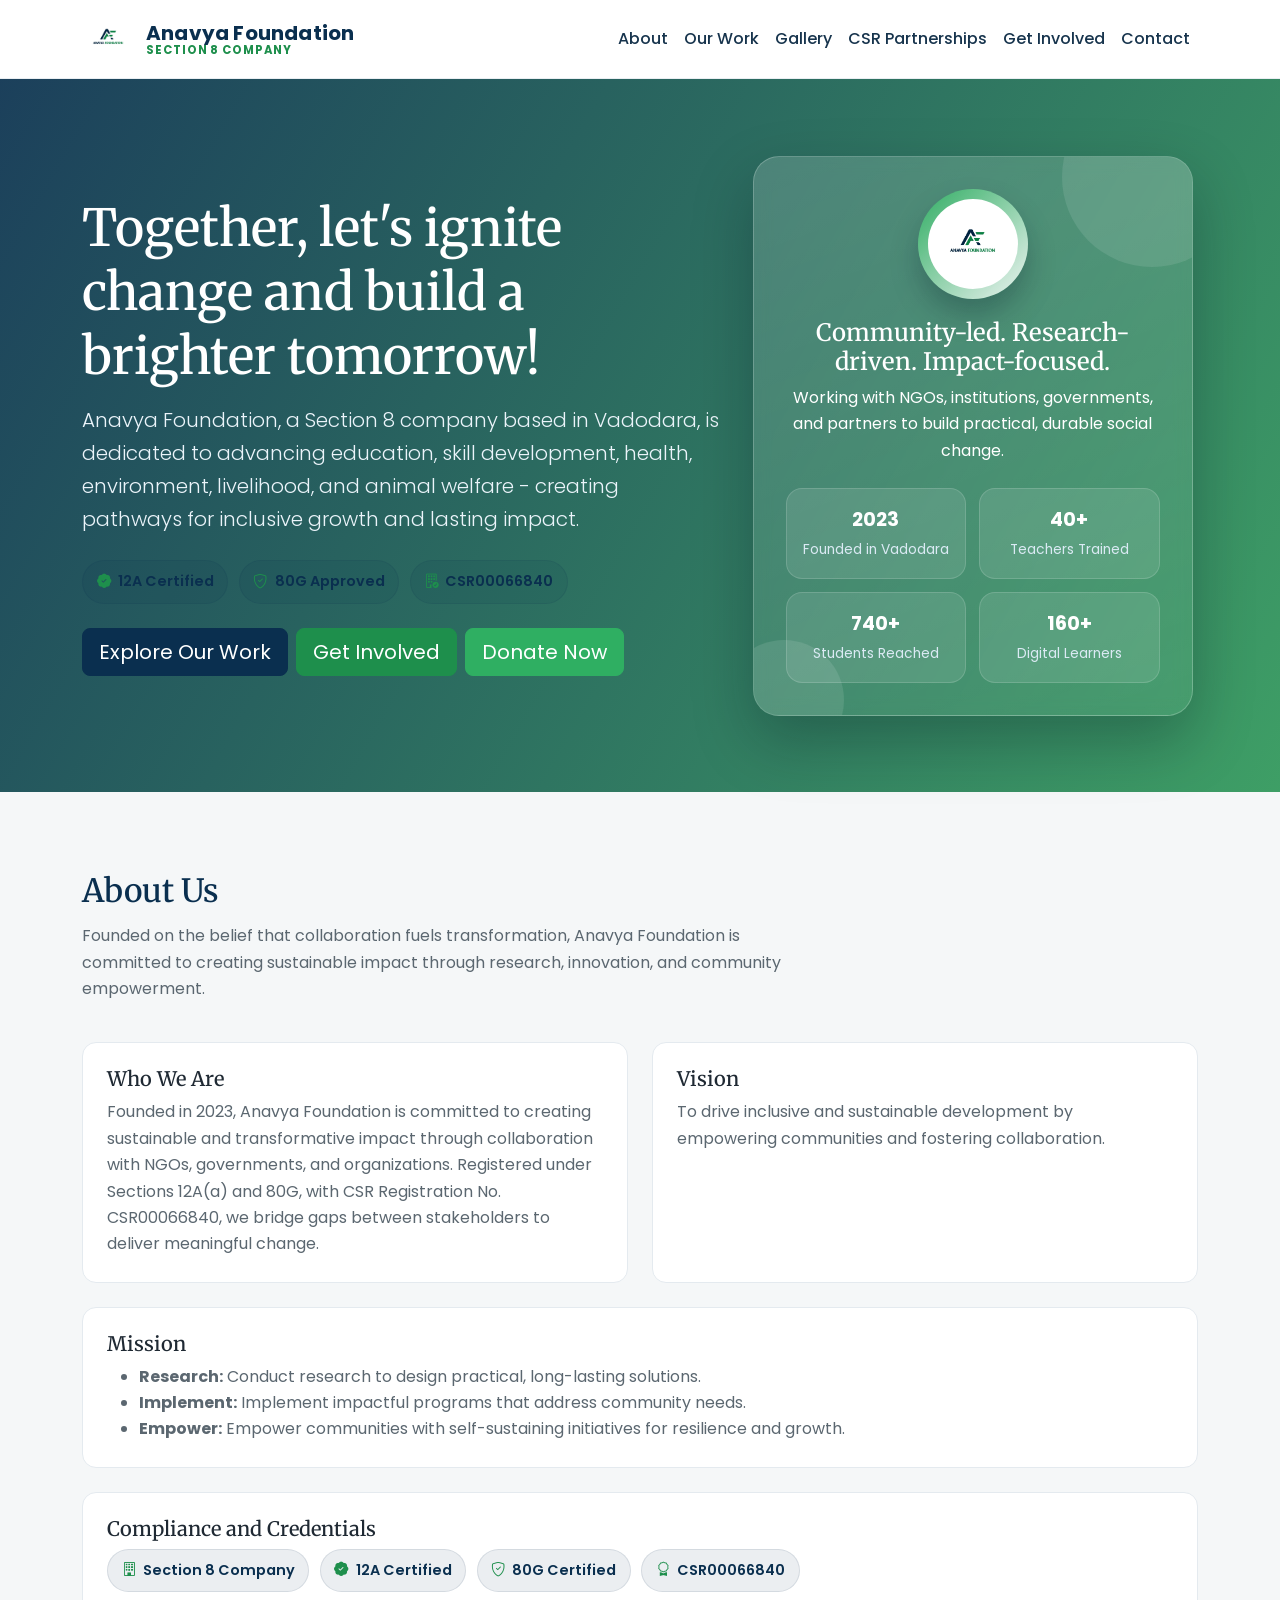
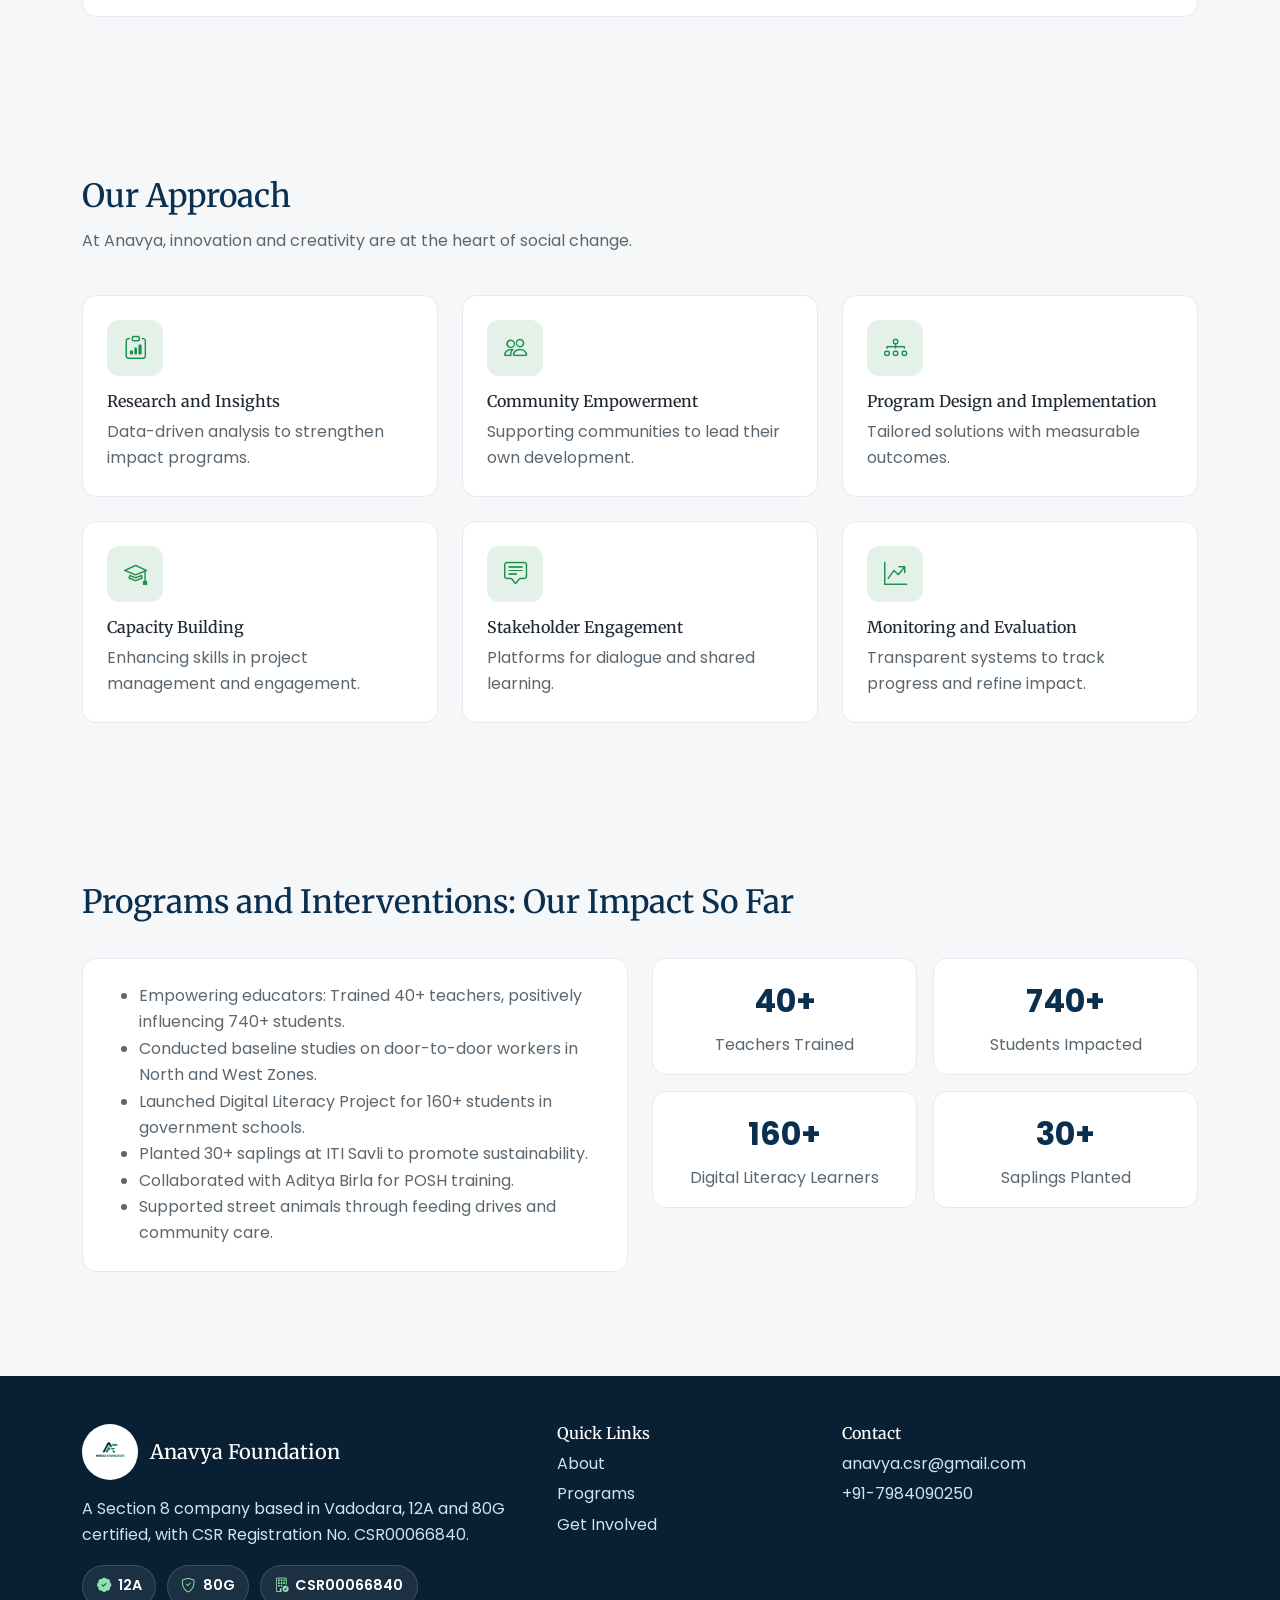
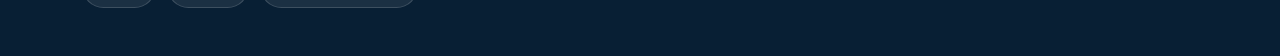
==== index.html @ 931f5a5d "first commit" ====
﻿<!doctype html>
<html lang="en">
<head>
  <meta charset="utf-8">
  <meta name="viewport" content="width=device-width, initial-scale=1">
  <title>Anavya Foundation | Home</title>
  <meta name="description" content="Anavya Foundation, a Section 8 company based in Vadodara, advances inclusive development through education, health, livelihood, environment, and animal welfare.">
  <link rel="preconnect" href="https://fonts.googleapis.com">
  <link rel="preconnect" href="https://fonts.gstatic.com" crossorigin>
  <link href="https://fonts.googleapis.com/css2?family=Merriweather:wght@700&family=Poppins:wght@300;400;500;600;700&display=swap" rel="stylesheet">
  <link href="https://cdn.jsdelivr.net/npm/bootstrap@5.3.3/dist/css/bootstrap.min.css" rel="stylesheet">
  <link href="https://cdn.jsdelivr.net/npm/bootstrap-icons@1.11.3/font/bootstrap-icons.min.css" rel="stylesheet">
  <link href="assets/css/styles.css" rel="stylesheet">
</head>
<body>
  <header>
    <nav class="navbar navbar-expand-lg fixed-top" aria-label="Main navigation">
      <div class="container">
        <a class="navbar-brand" href="index.html#home">
          <img src="assets/images/logo.jpeg" alt="Anavya Foundation logo" class="brand-logo">
          <span class="brand-text">Anavya Foundation<span class="brand-subtitle">Section 8 Company</span></span>
        </a>
        <button class="navbar-toggler" type="button" data-bs-toggle="collapse" data-bs-target="#mainNav" aria-controls="mainNav" aria-expanded="false" aria-label="Toggle navigation">
          <span class="navbar-toggler-icon"></span>
        </button>
        <div class="collapse navbar-collapse" id="mainNav">
          <ul class="navbar-nav ms-auto mb-2 mb-lg-0">
            <li class="nav-item"><a class="nav-link" href="index.html#about">About</a></li>
            <li class="nav-item"><a class="nav-link" href="our-work.html#our-work">Our Work</a></li>
            <li class="nav-item"><a class="nav-link" href="our-work.html#gallery">Gallery</a></li>
            <li class="nav-item"><a class="nav-link" href="our-work.html#csr">CSR Partnerships</a></li>
            <li class="nav-item"><a class="nav-link" href="get-involved.html#get-involved">Get Involved</a></li>
            <li class="nav-item"><a class="nav-link" href="contact.html#contact">Contact</a></li>
          </ul>
        </div>
      </div>
    </nav>
  </header>

  <main>
    <section id="home" class="hero">
      <div class="container">
        <div class="row align-items-center g-4">
          <div class="col-lg-7">
            <div class="hero-copy">
            <h1>Together, let's ignite change and build a brighter tomorrow!</h1>
            <p class="lead mt-3 mb-4">Anavya Foundation, a Section 8 company based in Vadodara, is dedicated to advancing education, skill development, health, environment, livelihood, and animal welfare - creating pathways for inclusive growth and lasting impact.</p>
            <div class="trust-badges mb-4">
              <span class="trust-badge"><i class="bi bi-patch-check-fill"></i>12A Certified</span>
              <span class="trust-badge"><i class="bi bi-shield-check"></i>80G Approved</span>
              <span class="trust-badge"><i class="bi bi-building-check"></i>CSR00066840</span>
            </div>
            <div class="d-flex flex-wrap gap-2">
              <a class="btn btn-primary-custom btn-lg" href="our-work.html#programs">Explore Our Work</a>
              <a class="btn btn-secondary-custom btn-lg" href="get-involved.html#get-involved">Get Involved</a>
              <a class="btn btn-accent-custom btn-lg" href="contact.html#donation-contact">Donate Now</a>
            </div>
          </div>
          </div>
          <div class="col-lg-5">
            <div class="hero-visual-wrap">
              <div class="hero-visual-card text-center">
                <div class="hero-logo-ring">
                  <img src="assets/images/logo.jpeg" alt="Anavya Foundation emblem">
                </div>
                <h3 class="h4">Community-led. Research-driven. Impact-focused.</h3>
                <p class="mb-0">Working with NGOs, institutions, governments, and partners to build practical, durable social change.</p>
                <div class="hero-mini-grid">
                  <div class="hero-mini-card">
                    <strong>2023</strong>
                    <span>Founded in Vadodara</span>
                  </div>
                  <div class="hero-mini-card">
                    <strong>40+</strong>
                    <span>Teachers Trained</span>
                  </div>
                  <div class="hero-mini-card">
                    <strong>740+</strong>
                    <span>Students Reached</span>
                  </div>
                  <div class="hero-mini-card">
                    <strong>160+</strong>
                    <span>Digital Learners</span>
                  </div>
                </div>
              </div>
            </div>
          </div>
        </div>
      </div>
    </section>

    <section id="about" class="section-padding bg-soft">
      <div class="container">
        <h2 class="section-title">About Us</h2>
        <p class="section-subtitle">Founded on the belief that collaboration fuels transformation, Anavya Foundation is committed to creating sustainable impact through research, innovation, and community empowerment.</p>
        <div class="row g-4 mt-2">
          <div class="col-lg-6">
            <article class="info-card p-4 h-100">
              <h3 class="h5">Who We Are</h3>
              <p class="mb-0 text-muted-custom">Founded in 2023, Anavya Foundation is committed to creating sustainable and transformative impact through collaboration with NGOs, governments, and organizations. Registered under Sections 12A(a) and 80G, with CSR Registration No. CSR00066840, we bridge gaps between stakeholders to deliver meaningful change.</p>
            </article>
          </div>
          <div class="col-lg-6">
            <article class="info-card p-4 h-100">
              <h3 class="h5">Vision</h3>
              <p class="mb-0 text-muted-custom">To drive inclusive and sustainable development by empowering communities and fostering collaboration.</p>
            </article>
          </div>
        </div>
        <div class="info-card p-4 mt-4">
          <h3 class="h5">Mission</h3>
          <ul class="mb-0 text-muted-custom">
            <li><strong>Research:</strong> Conduct research to design practical, long-lasting solutions.</li>
            <li><strong>Implement:</strong> Implement impactful programs that address community needs.</li>
            <li><strong>Empower:</strong> Empower communities with self-sustaining initiatives for resilience and growth.</li>
          </ul>
        </div>
        <div class="info-card p-4 mt-4">
          <h3 class="h5">Compliance and Credentials</h3>
          <div class="trust-badges">
            <span class="trust-badge"><i class="bi bi-building"></i>Section 8 Company</span>
            <span class="trust-badge"><i class="bi bi-patch-check-fill"></i>12A Certified</span>
            <span class="trust-badge"><i class="bi bi-shield-check"></i>80G Certified</span>
            <span class="trust-badge"><i class="bi bi-award"></i>CSR00066840</span>
          </div>
        </div>
      </div>
    </section>

    <section id="approach" class="section-padding">
      <div class="container">
        <h2 class="section-title">Our Approach</h2>
        <p class="section-subtitle">At Anavya, innovation and creativity are at the heart of social change.</p>
        <div class="row g-4 mt-2">
          <div class="col-md-6 col-lg-4">
            <article class="feature-card p-4 h-100">
              <span class="icon-wrap mb-3"><i class="bi bi-clipboard-data"></i></span>
              <h3 class="h6">Research and Insights</h3>
              <p class="mb-0 text-muted-custom">Data-driven analysis to strengthen impact programs.</p>
            </article>
          </div>
          <div class="col-md-6 col-lg-4">
            <article class="feature-card p-4 h-100">
              <span class="icon-wrap mb-3"><i class="bi bi-people"></i></span>
              <h3 class="h6">Community Empowerment</h3>
              <p class="mb-0 text-muted-custom">Supporting communities to lead their own development.</p>
            </article>
          </div>
          <div class="col-md-6 col-lg-4">
            <article class="feature-card p-4 h-100">
              <span class="icon-wrap mb-3"><i class="bi bi-diagram-3"></i></span>
              <h3 class="h6">Program Design and Implementation</h3>
              <p class="mb-0 text-muted-custom">Tailored solutions with measurable outcomes.</p>
            </article>
          </div>
          <div class="col-md-6 col-lg-4">
            <article class="feature-card p-4 h-100">
              <span class="icon-wrap mb-3"><i class="bi bi-mortarboard"></i></span>
              <h3 class="h6">Capacity Building</h3>
              <p class="mb-0 text-muted-custom">Enhancing skills in project management and engagement.</p>
            </article>
          </div>
          <div class="col-md-6 col-lg-4">
            <article class="feature-card p-4 h-100">
              <span class="icon-wrap mb-3"><i class="bi bi-chat-square-text"></i></span>
              <h3 class="h6">Stakeholder Engagement</h3>
              <p class="mb-0 text-muted-custom">Platforms for dialogue and shared learning.</p>
            </article>
          </div>
          <div class="col-md-6 col-lg-4">
            <article class="feature-card p-4 h-100">
              <span class="icon-wrap mb-3"><i class="bi bi-graph-up-arrow"></i></span>
              <h3 class="h6">Monitoring and Evaluation</h3>
              <p class="mb-0 text-muted-custom">Transparent systems to track progress and refine impact.</p>
            </article>
          </div>
        </div>
      </div>
    </section>

    <section id="impact" class="section-padding bg-soft">
      <div class="container">
        <h2 class="section-title">Programs and Interventions: Our Impact So Far</h2>
        <div class="row g-4 mt-1">
          <div class="col-lg-6">
            <div class="info-card p-4 h-100">
              <ul class="mb-0 text-muted-custom">
                <li>Empowering educators: Trained 40+ teachers, positively influencing 740+ students.</li>
                <li>Conducted baseline studies on door-to-door workers in North and West Zones.</li>
                <li>Launched Digital Literacy Project for 160+ students in government schools.</li>
                <li>Planted 30+ saplings at ITI Savli to promote sustainability.</li>
                <li>Collaborated with Aditya Birla for POSH training.</li>
                <li>Supported street animals through feeding drives and community care.</li>
              </ul>
            </div>
          </div>
          <div class="col-lg-6">
            <div class="row g-3">
              <div class="col-6">
                <div class="stat-card p-3 text-center">
                  <p class="stat-value mb-1">40+</p>
                  <p class="mb-0 text-muted-custom">Teachers Trained</p>
                </div>
              </div>
              <div class="col-6">
                <div class="stat-card p-3 text-center">
                  <p class="stat-value mb-1">740+</p>
                  <p class="mb-0 text-muted-custom">Students Impacted</p>
                </div>
              </div>
              <div class="col-6">
                <div class="stat-card p-3 text-center">
                  <p class="stat-value mb-1">160+</p>
                  <p class="mb-0 text-muted-custom">Digital Literacy Learners</p>
                </div>
              </div>
              <div class="col-6">
                <div class="stat-card p-3 text-center">
                  <p class="stat-value mb-1">30+</p>
                  <p class="mb-0 text-muted-custom">Saplings Planted</p>
                </div>
              </div>
            </div>
          </div>
        </div>
      </div>
    </section>
  </main>

  <footer class="py-5 mt-4">
    <div class="container">
      <div class="row g-4">
        <div class="col-lg-5">
          <div class="footer-brand mb-3">
            <img src="assets/images/logo.jpeg" alt="Anavya Foundation logo">
            <h2 class="h5 text-white mb-0">Anavya Foundation</h2>
          </div>
          <p class="mb-0">A Section 8 company based in Vadodara, 12A and 80G certified, with CSR Registration No. CSR00066840.</p>
          <div class="trust-badges footer-badges mt-3">
            <span class="trust-badge"><i class="bi bi-patch-check-fill"></i>12A</span>
            <span class="trust-badge"><i class="bi bi-shield-check"></i>80G</span>
            <span class="trust-badge"><i class="bi bi-building-check"></i>CSR00066840</span>
          </div>
        </div>
        <div class="col-lg-3">
          <h3 class="h6 text-white">Quick Links</h3>
          <p class="mb-1"><a href="index.html#about">About</a></p>
          <p class="mb-1"><a href="our-work.html#programs">Programs</a></p>
          <p class="mb-1"><a href="get-involved.html#get-involved">Get Involved</a></p>
        </div>
        <div class="col-lg-4">
          <h3 class="h6 text-white">Contact</h3>
          <p class="mb-1"><a href="mailto:anavya.csr@gmail.com">anavya.csr@gmail.com</a></p>
          <p class="mb-0"><a href="tel:+917984090250">+91-7984090250</a></p>
        </div>
      </div>
    </div>
  </footer>

  <script src="https://cdn.jsdelivr.net/npm/bootstrap@5.3.3/dist/js/bootstrap.bundle.min.js"></script>
</body>
</html>
---- assets/css/styles.css ----
﻿:root {
  --primary: #0A2F4F;
  --secondary: #1E8F4C;
  --accent: #2FAF62;
  --bg: #F5F7F8;
  --text: #1f2933;
  --muted: #5b6770;
}

html {
  scroll-behavior: smooth;
}

body {
  font-family: 'Poppins', sans-serif;
  color: var(--text);
  background-color: var(--bg);
  line-height: 1.65;
}

h1,
h2,
h3,
h4,
h5,
h6 {
  font-family: 'Merriweather', serif;
  color: var(--primary);
}

section[id] {
  scroll-margin-top: 92px;
}

.bg-soft {
  background-color: var(--bg);
}

.text-muted-custom {
  color: var(--muted);
}

.navbar {
  background: #ffffff;
  border-bottom: 1px solid #e9eef2;
}

.navbar-brand {
  color: var(--primary) !important;
  font-weight: 700;
  letter-spacing: 0.2px;
  display: inline-flex;
  align-items: center;
  gap: 0.75rem;
}

.brand-logo {
  width: 52px;
  height: 52px;
  object-fit: contain;
}

.brand-text {
  line-height: 1.1;
}

.brand-subtitle {
  display: block;
  font-size: 0.72rem;
  letter-spacing: 0.08em;
  text-transform: uppercase;
  color: var(--secondary);
}

.nav-link {
  color: #17344d;
  font-weight: 500;
}

.nav-link:hover,
.nav-link:focus,
.nav-link.active {
  color: var(--secondary) !important;
}

.hero {
  min-height: 88vh;
  display: flex;
  align-items: center;
  background:
    linear-gradient(120deg, rgba(10, 47, 79, 0.93), rgba(30, 143, 76, 0.85)),
    radial-gradient(circle at 10% 20%, rgba(255, 255, 255, 0.12), transparent 40%),
    radial-gradient(circle at 80% 80%, rgba(255, 255, 255, 0.09), transparent 45%);
  color: #ffffff;
  padding-top: 80px;
}

.hero h1 {
  color: #ffffff;
  font-size: clamp(1.9rem, 4.1vw, 3.2rem);
  line-height: 1.25;
}

.hero p {
  color: #ebf4fa;
}

.hero-copy {
  max-width: 720px;
}

.hero-visual-wrap {
  display: flex;
  justify-content: center;
}

.hero-visual-card {
  width: min(100%, 440px);
  padding: 2rem;
  border-radius: 26px;
  background: linear-gradient(160deg, rgba(255, 255, 255, 0.16), rgba(255, 255, 255, 0.06));
  border: 1px solid rgba(255, 255, 255, 0.22);
  box-shadow: 0 25px 60px rgba(2, 16, 28, 0.28);
  backdrop-filter: blur(8px);
  position: relative;
  overflow: hidden;
}

.hero-visual-card::before,
.hero-visual-card::after {
  content: "";
  position: absolute;
  border-radius: 50%;
  background: rgba(255, 255, 255, 0.1);
}

.hero-visual-card::before {
  width: 180px;
  height: 180px;
  top: -70px;
  right: -50px;
}

.hero-visual-card::after {
  width: 120px;
  height: 120px;
  bottom: -45px;
  left: -30px;
}

.hero-logo-ring {
  width: 110px;
  height: 110px;
  margin: 0 auto 1.25rem;
  border-radius: 50%;
  padding: 10px;
  background: linear-gradient(135deg, rgba(47, 175, 98, 0.95), rgba(255, 255, 255, 0.9));
  box-shadow: 0 16px 28px rgba(5, 21, 34, 0.25);
  position: relative;
  z-index: 1;
}

.hero-logo-ring img {
  width: 100%;
  height: 100%;
  object-fit: contain;
  border-radius: 50%;
  background: #fff;
  padding: 0.35rem;
}

.hero-visual-card h3,
.hero-visual-card p,
.hero-visual-card small {
  color: #fff;
  position: relative;
  z-index: 1;
}

.hero-mini-grid {
  display: grid;
  grid-template-columns: repeat(2, minmax(0, 1fr));
  gap: 0.85rem;
  margin-top: 1.5rem;
  position: relative;
  z-index: 1;
}

.hero-mini-card {
  padding: 0.95rem;
  border-radius: 16px;
  background: rgba(255, 255, 255, 0.1);
  border: 1px solid rgba(255, 255, 255, 0.15);
}

.hero-mini-card strong {
  display: block;
  font-size: 1.2rem;
  color: #fff;
}

.hero-mini-card span {
  font-size: 0.86rem;
  color: #dbeaf4;
}

.section-padding {
  padding: 5rem 0;
}

.section-title {
  margin-bottom: 0.8rem;
}

.section-subtitle {
  max-width: 700px;
  color: var(--muted);
}

.trust-badges {
  display: flex;
  flex-wrap: wrap;
  gap: 0.65rem;
}

.trust-badge {
  display: inline-flex;
  align-items: center;
  gap: 0.45rem;
  padding: 0.55rem 0.85rem;
  border-radius: 999px;
  background: rgba(10, 47, 79, 0.08);
  border: 1px solid rgba(10, 47, 79, 0.1);
  color: var(--primary);
  font-size: 0.9rem;
  font-weight: 600;
}

.trust-badge i {
  color: var(--secondary);
}

.trust-badges.footer-badges .trust-badge {
  background: rgba(255, 255, 255, 0.08);
  border-color: rgba(255, 255, 255, 0.15);
  color: #ffffff;
}

.trust-badges.footer-badges .trust-badge i {
  color: #8fe1ad;
}

.btn-primary-custom {
  background-color: var(--primary);
  border-color: var(--primary);
  color: #fff;
}

.btn-primary-custom:hover,
.btn-primary-custom:focus {
  background-color: #07253e;
  border-color: #07253e;
  color: #fff;
}

.btn-secondary-custom {
  background-color: var(--secondary);
  border-color: var(--secondary);
  color: #fff;
}

.btn-secondary-custom:hover,
.btn-secondary-custom:focus {
  background-color: #187541;
  border-color: #187541;
  color: #fff;
}

.btn-accent-custom {
  background-color: var(--accent);
  border-color: var(--accent);
  color: #fff;
}

.btn-accent-custom:hover,
.btn-accent-custom:focus {
  background-color: #259b56;
  border-color: #259b56;
  color: #fff;
}

.feature-card,
.stat-card,
.program-card,
.info-card,
.partnership-card,
.contact-card {
  border: 1px solid #e4eaef;
  border-radius: 14px;
  background-color: #ffffff;
  /* height: 100%; */
  transition: transform 0.28s ease, box-shadow 0.28s ease;
}

.feature-card:hover,
.stat-card:hover,
.program-card:hover,
.info-card:hover,
.partnership-card:hover,
.contact-card:hover {
  transform: translateY(-6px);
  box-shadow: 0 18px 30px rgba(16, 45, 66, 0.12);
}

.icon-wrap {
  width: 56px;
  height: 56px;
  display: inline-flex;
  align-items: center;
  justify-content: center;
  border-radius: 12px;
  background: rgba(30, 143, 76, 0.12);
  color: var(--secondary);
  font-size: 1.45rem;
}

.stat-value {
  font-size: 2rem;
  font-weight: 700;
  color: var(--primary);
}

.gallery-item {
  position: relative;
  overflow: hidden;
  border-radius: 12px;
}

.gallery-item img {
  width: 100%;
  aspect-ratio: 4 / 5;
  object-fit: cover;
  transition: transform 0.35s ease;
}

.gallery-overlay {
  position: absolute;
  inset: 0;
  background: linear-gradient(to top, rgba(10, 47, 79, 0.88), rgba(10, 47, 79, 0.1));
  color: #fff;
  display: flex;
  align-items: end;
  padding: 1rem;
  opacity: 0;
  transition: opacity 0.35s ease;
}

.gallery-caption strong {
  display: block;
  font-size: 1rem;
}

.gallery-caption small {
  display: block;
  margin-top: 0.2rem;
  color: rgba(255, 255, 255, 0.82);
  font-size: 0.78rem;
}

.gallery-item:hover img {
  transform: scale(1.08);
}

.gallery-item:hover .gallery-overlay {
  opacity: 1;
}

footer {
  background: #081f34;
  color: #d2e2ee;
}

footer a {
  color: #d2e2ee;
  text-decoration: none;
}

footer a:hover,
footer a:focus {
  color: #ffffff;
  text-decoration: underline;
}

.footer-brand {
  display: inline-flex;
  align-items: center;
  gap: 0.75rem;
}

.footer-brand img {
  width: 56px;
  height: 56px;
  object-fit: contain;
  background: #ffffff;
  border-radius: 50%;
  padding: 0.2rem;
}

.form-control:focus,
.form-select:focus,
.btn:focus {
  box-shadow: 0 0 0 0.2rem rgba(47, 175, 98, 0.3);
}

.contact-stack {
  display: flex;
  flex-direction: column;
  gap: 1.5rem;
}

.contact-details-list p:last-child {
  margin-bottom: 0;
}

.contact-form-wrap {
  border-bottom: 1px solid #e7edf2;
  padding-bottom: 1.5rem;
  margin-bottom: 1.5rem;
}

.scanner-card img {
  box-shadow: 0 16px 30px rgba(10, 47, 79, 0.12);
}

.donation-details-card {
  border-left: 4px solid var(--accent);
}

.placeholder-map {
  min-height: 300px;
  border-radius: 14px;
  background: linear-gradient(135deg, rgba(10, 47, 79, 0.9), rgba(30, 143, 76, 0.8));
  color: #fff;
  display: flex;
  align-items: center;
  justify-content: center;
  text-align: center;
  padding: 1.5rem;
}

@media (max-width: 991.98px) {
  .section-padding {
    padding: 4rem 0;
  }

  .hero {
    min-height: 76vh;
  }

  .hero-visual-wrap {
    justify-content: flex-start;
  }
}
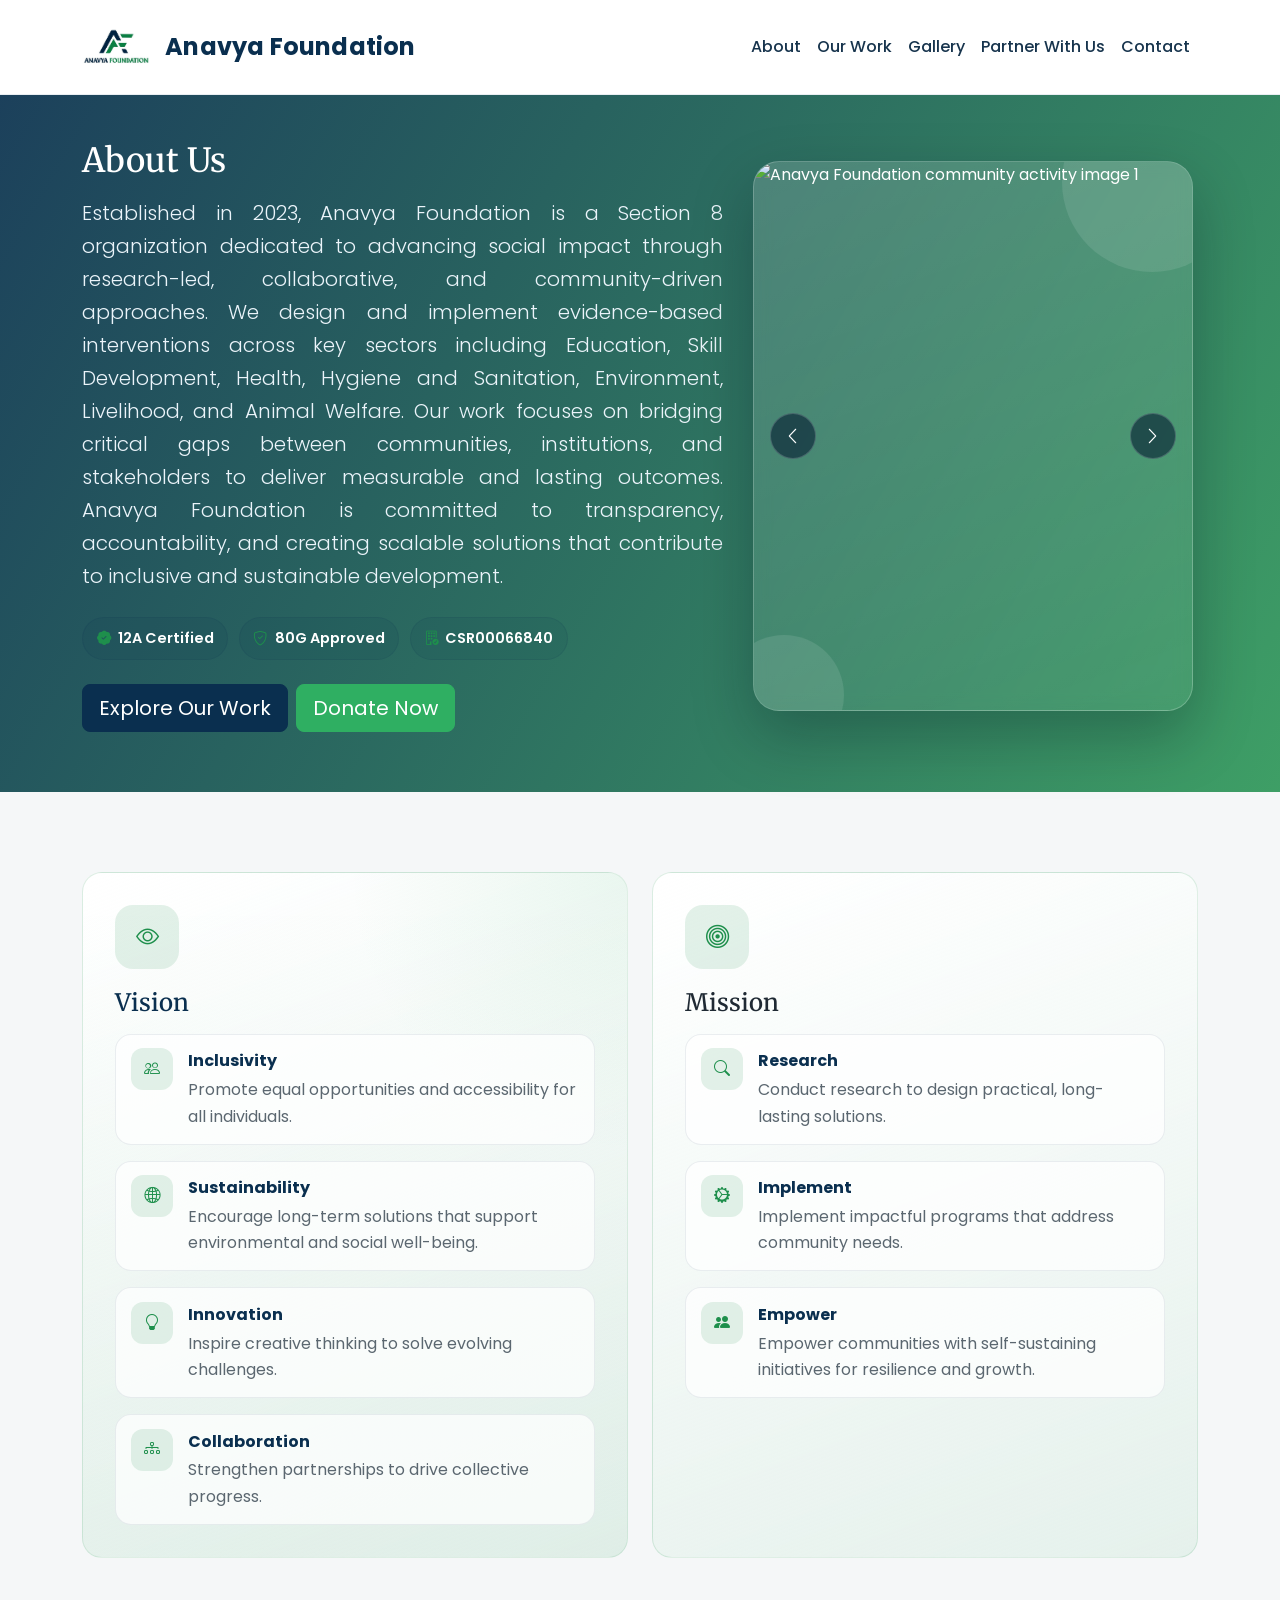
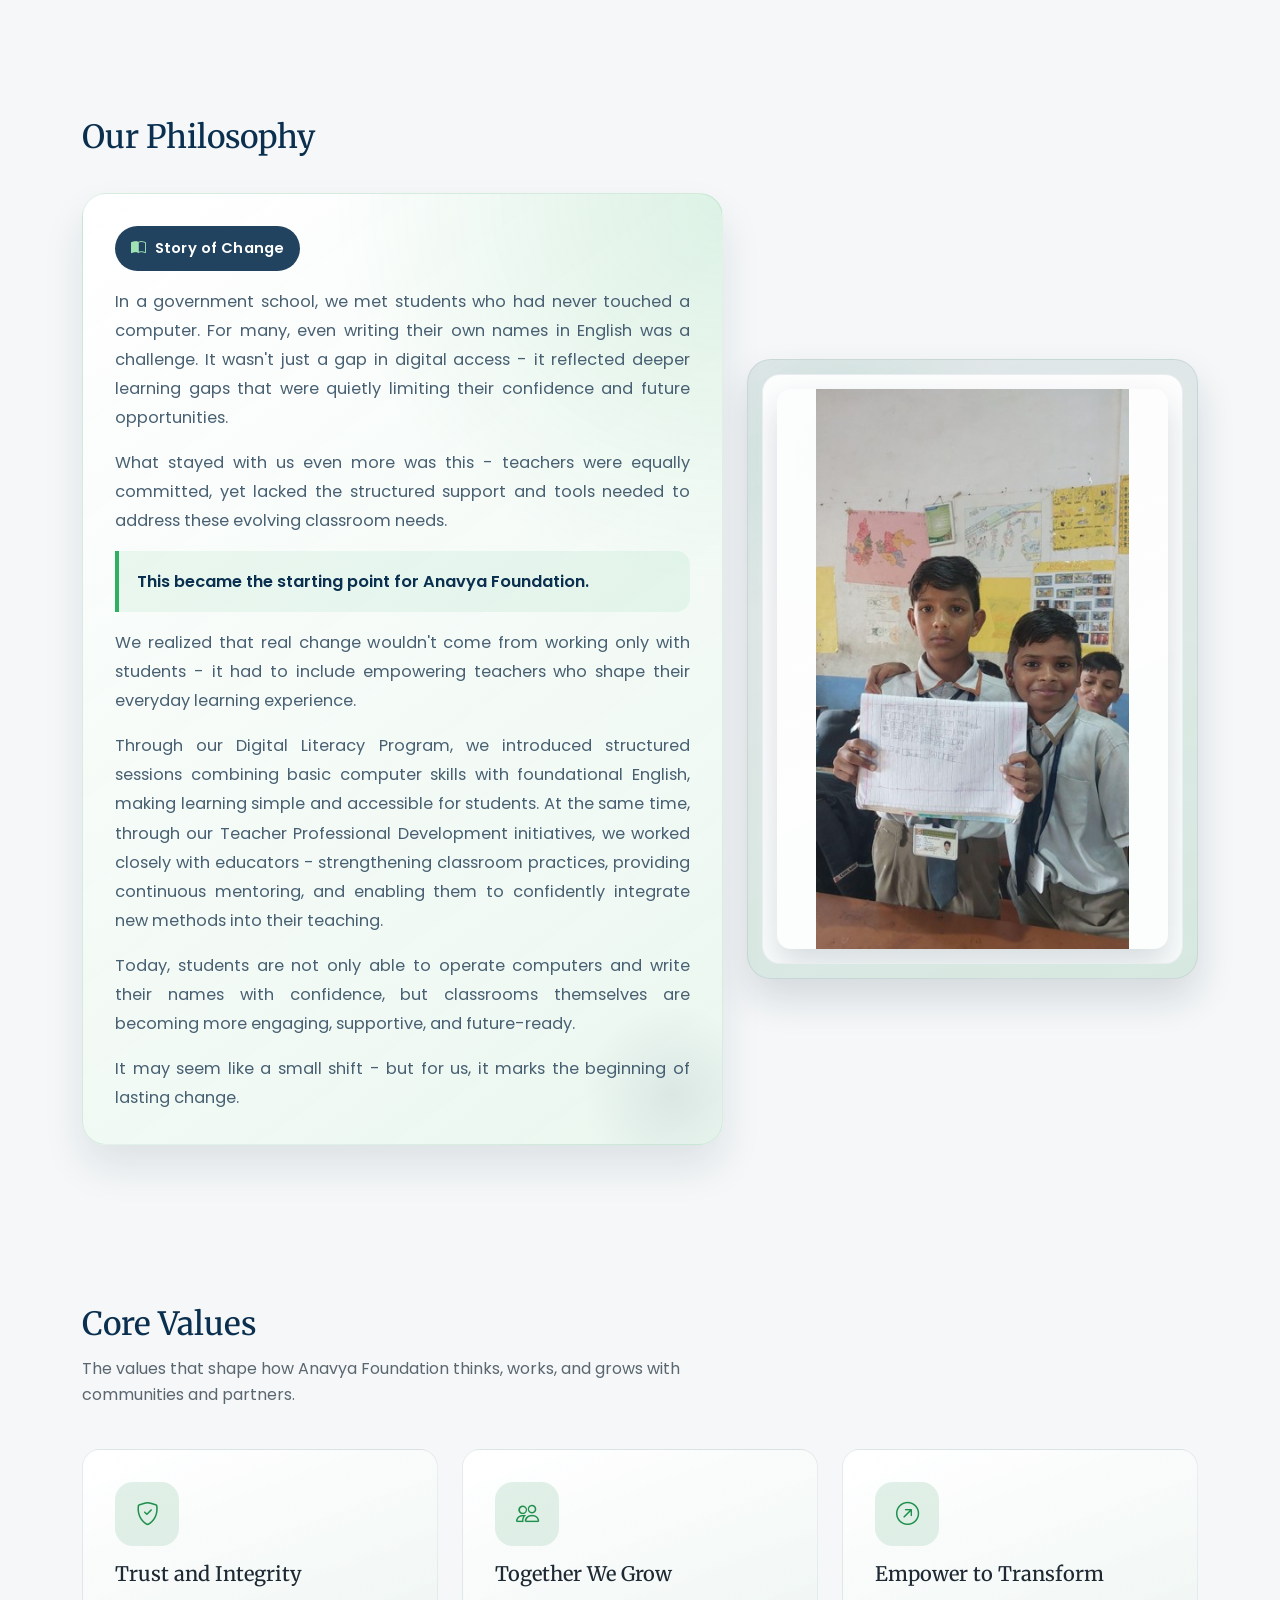
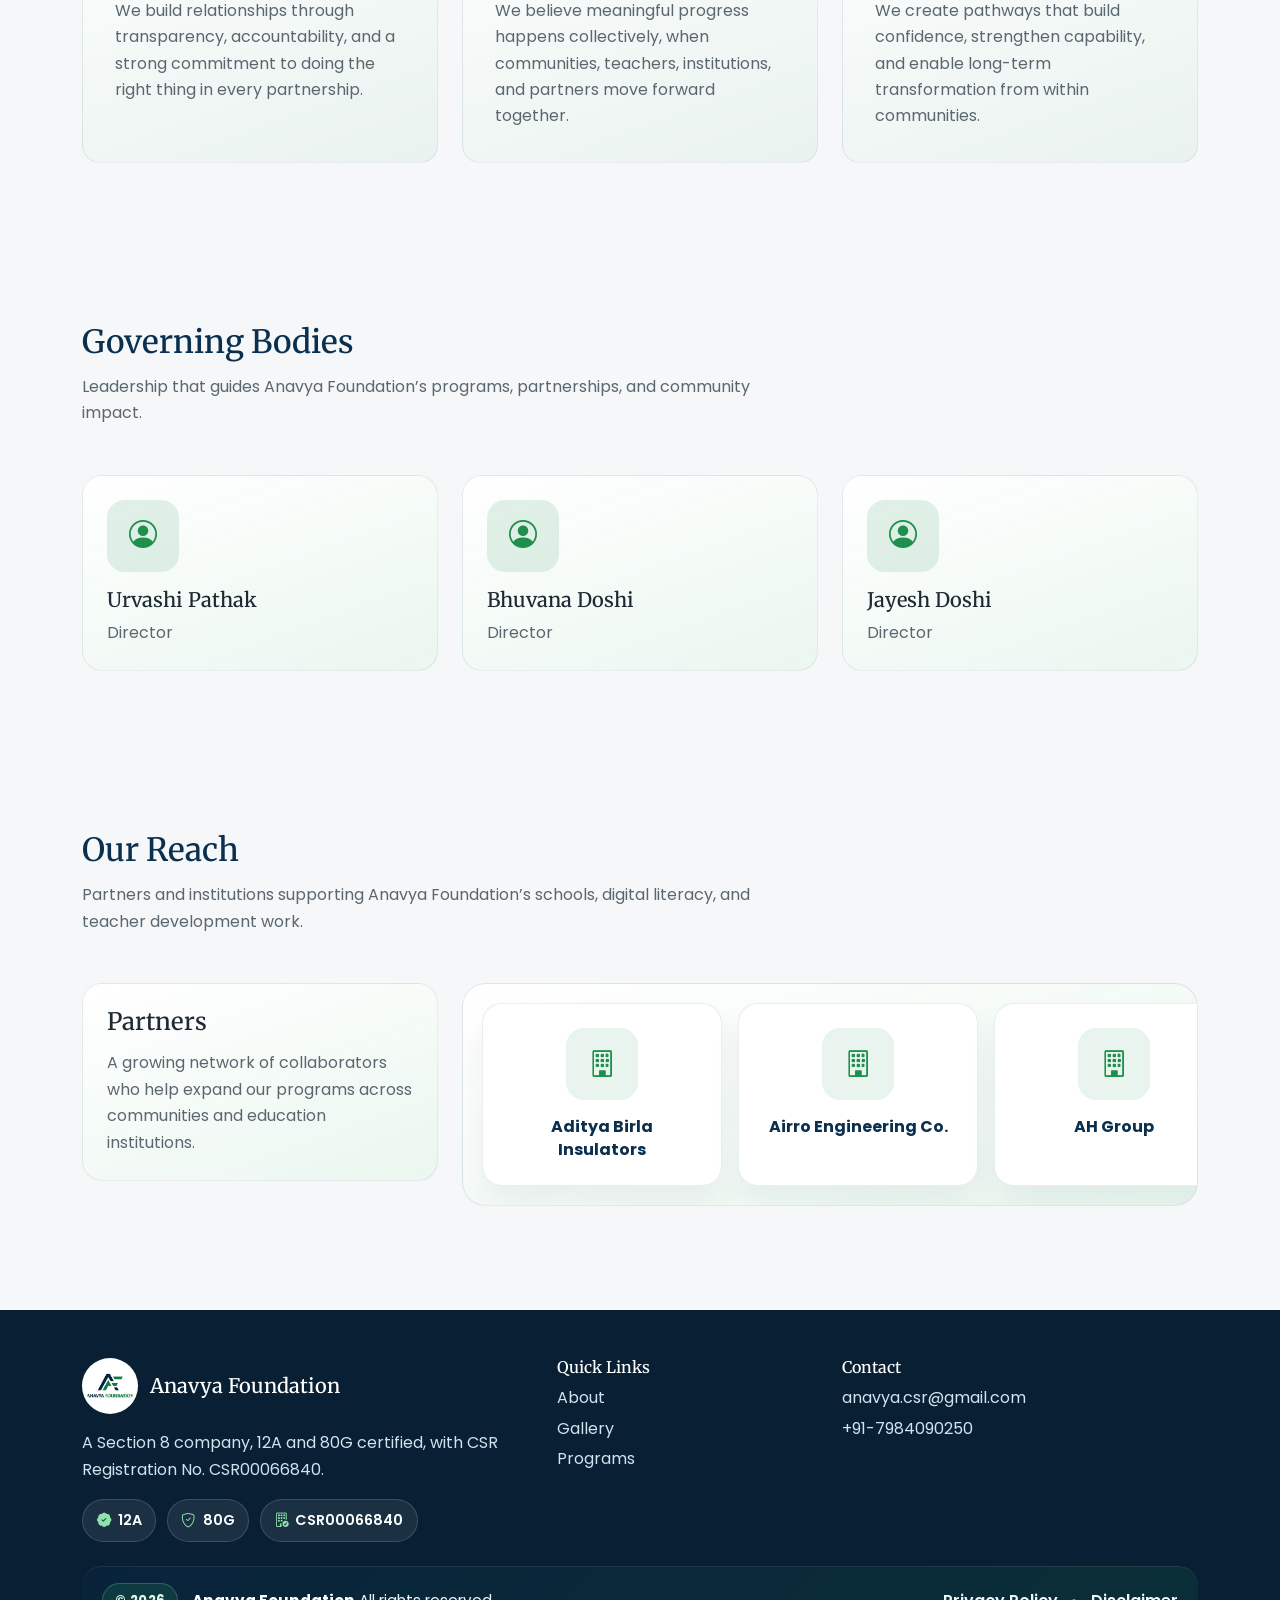
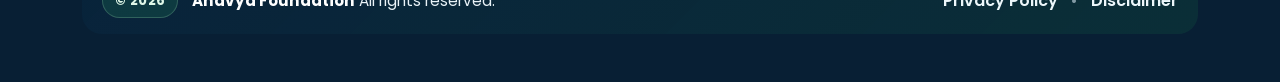
==== commit 87aa27c1: "2nd commit" ====
--- a/index.html
+++ b/index.html
@@ -4,7 +4,7 @@
   <meta charset="utf-8">
   <meta name="viewport" content="width=device-width, initial-scale=1">
   <title>Anavya Foundation | Home</title>
-  <meta name="description" content="Anavya Foundation, a Section 8 company based in Vadodara, advances inclusive development through education, health, livelihood, environment, and animal welfare.">
+  <meta name="description" content="Anavya Foundation, a Section 8 company, advances inclusive development through education, health, livelihood, environment, and animal welfare.">
   <link rel="preconnect" href="https://fonts.googleapis.com">
   <link rel="preconnect" href="https://fonts.gstatic.com" crossorigin>
   <link href="https://fonts.googleapis.com/css2?family=Merriweather:wght@700&family=Poppins:wght@300;400;500;600;700&display=swap" rel="stylesheet">
@@ -18,7 +18,7 @@
       <div class="container">
         <a class="navbar-brand" href="index.html#home">
           <img src="assets/images/logo.jpeg" alt="Anavya Foundation logo" class="brand-logo">
-          <span class="brand-text">Anavya Foundation<span class="brand-subtitle">Section 8 Company</span></span>
+          <span class="brand-text">Anavya Foundation</span>
         </a>
         <button class="navbar-toggler" type="button" data-bs-toggle="collapse" data-bs-target="#mainNav" aria-controls="mainNav" aria-expanded="false" aria-label="Toggle navigation">
           <span class="navbar-toggler-icon"></span>
@@ -27,9 +27,8 @@
           <ul class="navbar-nav ms-auto mb-2 mb-lg-0">
             <li class="nav-item"><a class="nav-link" href="index.html#about">About</a></li>
             <li class="nav-item"><a class="nav-link" href="our-work.html#our-work">Our Work</a></li>
-            <li class="nav-item"><a class="nav-link" href="our-work.html#gallery">Gallery</a></li>
-            <li class="nav-item"><a class="nav-link" href="our-work.html#csr">CSR Partnerships</a></li>
-            <li class="nav-item"><a class="nav-link" href="get-involved.html#get-involved">Get Involved</a></li>
+            <li class="nav-item"><a class="nav-link" href="gallery.html#gallery">Gallery</a></li>
+            <li class="nav-item"><a class="nav-link" href="partner-with-us.html">Partner With Us</a></li>
             <li class="nav-item"><a class="nav-link" href="contact.html#contact">Contact</a></li>
           </ul>
         </div>
@@ -38,13 +37,13 @@
   </header>
 
   <main>
-    <section id="home" class="hero">
+    <section id="about" class="hero">
       <div class="container">
         <div class="row align-items-center g-4">
           <div class="col-lg-7">
             <div class="hero-copy">
-            <h1>Together, let's ignite change and build a brighter tomorrow!</h1>
-            <p class="lead mt-3 mb-4">Anavya Foundation, a Section 8 company based in Vadodara, is dedicated to advancing education, skill development, health, environment, livelihood, and animal welfare - creating pathways for inclusive growth and lasting impact.</p>
+            <h1 class="hero-title-sm">About Us</h1>
+            <p class="lead mt-3 mb-4 text-justify-interword">Established in 2023, Anavya Foundation is a Section 8 organization dedicated to advancing social impact through research-led, collaborative, and community-driven approaches. We design and implement evidence-based interventions across key sectors including Education, Skill Development, Health, Hygiene and Sanitation, Environment, Livelihood, and Animal Welfare. Our work focuses on bridging critical gaps between communities, institutions, and stakeholders to deliver measurable and lasting outcomes. Anavya Foundation is committed to transparency, accountability, and creating scalable solutions that contribute to inclusive and sustainable development.</p>
             <div class="trust-badges mb-4">
               <span class="trust-badge"><i class="bi bi-patch-check-fill"></i>12A Certified</span>
               <span class="trust-badge"><i class="bi bi-shield-check"></i>80G Approved</span>
@@ -52,36 +51,64 @@
             </div>
             <div class="d-flex flex-wrap gap-2">
               <a class="btn btn-primary-custom btn-lg" href="our-work.html#programs">Explore Our Work</a>
-              <a class="btn btn-secondary-custom btn-lg" href="get-involved.html#get-involved">Get Involved</a>
               <a class="btn btn-accent-custom btn-lg" href="contact.html#donation-contact">Donate Now</a>
             </div>
           </div>
           </div>
           <div class="col-lg-5">
             <div class="hero-visual-wrap">
-              <div class="hero-visual-card text-center">
-                <div class="hero-logo-ring">
-                  <img src="assets/images/logo.jpeg" alt="Anavya Foundation emblem">
-                </div>
-                <h3 class="h4">Community-led. Research-driven. Impact-focused.</h3>
-                <p class="mb-0">Working with NGOs, institutions, governments, and partners to build practical, durable social change.</p>
-                <div class="hero-mini-grid">
-                  <div class="hero-mini-card">
-                    <strong>2023</strong>
-                    <span>Founded in Vadodara</span>
-                  </div>
-                  <div class="hero-mini-card">
-                    <strong>40+</strong>
-                    <span>Teachers Trained</span>
-                  </div>
-                  <div class="hero-mini-card">
-                    <strong>740+</strong>
-                    <span>Students Reached</span>
-                  </div>
-                  <div class="hero-mini-card">
-                    <strong>160+</strong>
-                    <span>Digital Learners</span>
-                  </div>
+              <div class="hero-media-card">
+                <div id="heroMarquee" class="carousel slide hero-carousel" data-bs-ride="carousel" data-bs-interval="3500">
+                  <div class="carousel-inner">
+                    <div class="carousel-item active">
+                      <img src="assets/images/marqueehero/1.jpg" alt="Anavya Foundation community activity image 1">
+                      <!-- <div class="hero-carousel-caption">
+                        <strong>Community Engagement</strong>
+                        <span>Building trust and long-term local partnerships</span>
+                      </div> -->
+                    </div>
+                    <div class="carousel-item">
+                      <img src="assets/images/marqueehero/2.jpg" alt="Anavya Foundation community activity image 2">
+                      <!-- <div class="hero-carousel-caption">
+                        <strong>Education Support</strong>
+                        <span>Research-led interventions that strengthen learning</span>
+                      </div> -->
+                    </div>
+                    <div class="carousel-item">
+                      <img src="assets/images/marqueehero/3.jpeg" alt="Anavya Foundation community activity image 3">
+                      <!-- <div class="hero-carousel-caption">
+                        <strong>Health and Hygiene</strong>
+                        <span>Practical outreach for healthier communities</span>
+                      </div> -->
+                    </div>
+                    <div class="carousel-item">
+                      <img src="assets/images/marqueehero/4.jpeg" alt="Anavya Foundation community activity image 4">
+                      <!-- <div class="hero-carousel-caption">
+                        <strong>Skill Development</strong>
+                        <span>Creating pathways to resilience and growth</span>
+                      </div> -->
+                    </div>
+                    <div class="carousel-item">
+                      <img src="assets/images/marqueehero/5.jpg" alt="Anavya Foundation community activity image 5">
+                      <!-- <div class="hero-carousel-caption">
+                        <strong>Collaborative Action</strong>
+                        <span>Working with stakeholders for measurable outcomes</span>
+                      </div> -->
+                    </div>
+                    <div class="carousel-item">
+                      <img src="assets/images/marqueehero/6.jpg" alt="Anavya Foundation community activity image 6">
+                      <!-- <div class="hero-carousel-caption">
+                        <strong>Inclusive Impact</strong>
+                        <span>Designed to scale with accountability and care</span>
+                      </div> -->
+                    </div>
+                  </div>
+                  <button class="carousel-control-prev" type="button" data-bs-target="#heroMarquee" data-bs-slide="prev" aria-label="Previous hero image">
+                    <span class="carousel-control-prev-icon" aria-hidden="true"></span>
+                  </button>
+                  <button class="carousel-control-next" type="button" data-bs-target="#heroMarquee" data-bs-slide="next" aria-label="Next hero image">
+                    <span class="carousel-control-next-icon" aria-hidden="true"></span>
+                  </button>
                 </div>
               </div>
             </div>
@@ -90,47 +117,301 @@
       </div>
     </section>
 
-    <section id="about" class="section-padding bg-soft">
-      <div class="container">
-        <h2 class="section-title">About Us</h2>
-        <p class="section-subtitle">Founded on the belief that collaboration fuels transformation, Anavya Foundation is committed to creating sustainable impact through research, innovation, and community empowerment.</p>
+    <section  class="section-padding bg-soft">
+      <div class="container">
+        <div class="row g-4">
+          <div class="col-lg-6">
+            <article class="info-card p-4 h-100 about-panel about-panel-vision">
+              <div class="about-panel-icon">
+                <i class="bi bi-eye"></i>
+              </div>
+              <h3 class="h4 mb-3">Vision</h3>
+              <div class="vision-points">
+                <div class="vision-point">
+                  <span class="vision-point-icon"><i class="bi bi-people"></i></span>
+                  <div>
+                    <strong>Inclusivity</strong>
+                    <p class="mb-0">Promote equal opportunities and accessibility for all individuals.</p>
+                  </div>
+                </div>
+                <div class="vision-point">
+                  <span class="vision-point-icon"><i class="bi bi-globe2"></i></span>
+                  <div>
+                    <strong>Sustainability</strong>
+                    <p class="mb-0">Encourage long-term solutions that support environmental and social well-being.</p>
+                  </div>
+                </div>
+                <div class="vision-point">
+                  <span class="vision-point-icon"><i class="bi bi-lightbulb"></i></span>
+                  <div>
+                    <strong>Innovation</strong>
+                    <p class="mb-0">Inspire creative thinking to solve evolving challenges.</p>
+                  </div>
+                </div>
+                <div class="vision-point">
+                  <span class="vision-point-icon"><i class="bi bi-diagram-3"></i></span>
+                  <div>
+                    <strong>Collaboration</strong>
+                    <p class="mb-0">Strengthen partnerships to drive collective progress.</p>
+                  </div>
+                </div>
+              </div>
+            </article>
+          </div>
+          <div class="col-lg-6">
+            <article class="info-card p-4 h-100 about-panel about-panel-mission">
+              <div class="about-panel-icon">
+                <i class="bi bi-bullseye"></i>
+              </div>
+              <h3 class="h4 mb-3">Mission</h3>
+              <div class="mission-points">
+                <div class="mission-point">
+                  <span class="mission-point-icon"><i class="bi bi-search"></i></span>
+                  <div>
+                    <strong>Research</strong>
+                    <p class="mb-0">Conduct research to design practical, long-lasting solutions.</p>
+                  </div>
+                </div>
+                <div class="mission-point">
+                  <span class="mission-point-icon"><i class="bi bi-gear-wide-connected"></i></span>
+                  <div>
+                    <strong>Implement</strong>
+                    <p class="mb-0">Implement impactful programs that address community needs.</p>
+                  </div>
+                </div>
+                <div class="mission-point">
+                  <span class="mission-point-icon"><i class="bi bi-people-fill"></i></span>
+                  <div>
+                    <strong>Empower</strong>
+                    <p class="mb-0">Empower communities with self-sustaining initiatives for resilience and growth.</p>
+                  </div>
+                </div>
+              </div>
+            </article>
+          </div>
+        </div>
+      </div>
+    </section>
+
+    <section class="section-padding">
+      <div class="container">
+        <div class="row align-items-center g-4">
+          <h2 class="section-title">Our Philosophy</h2>
+          <div class="col-lg-7">
+            
+            <div class="philosophy-card h-100">
+              <div class="philosophy-card-accent">
+                <span class="philosophy-chip"><i class="bi bi-book-half"></i> Story of Change</span>
+              </div>
+              <p class="philosophy-story text-justify-interword mb-0">In a government school, we met students who had never touched a computer. For many, even writing their own names in English was a challenge. It wasn't just a gap in digital access - it reflected deeper learning gaps that were quietly limiting their confidence and future opportunities.</p>
+              <p class="philosophy-story text-justify-interword mt-3 mb-0">What stayed with us even more was this - teachers were equally committed, yet lacked the structured support and tools needed to address these evolving classroom needs.</p>
+              <p class="philosophy-story text-justify-interword mt-3 mb-0 philosophy-highlight">This became the starting point for Anavya Foundation.</p>
+              <p class="philosophy-story text-justify-interword mt-3 mb-0">We realized that real change wouldn't come from working only with students - it had to include empowering teachers who shape their everyday learning experience.</p>
+              <p class="philosophy-story text-justify-interword mt-3 mb-0">Through our Digital Literacy Program, we introduced structured sessions combining basic computer skills with foundational English, making learning simple and accessible for students. At the same time, through our Teacher Professional Development initiatives, we worked closely with educators - strengthening classroom practices, providing continuous mentoring, and enabling them to confidently integrate new methods into their teaching.</p>
+              <p class="philosophy-story text-justify-interword mt-3 mb-0">Today, students are not only able to operate computers and write their names with confidence, but classrooms themselves are becoming more engaging, supportive, and future-ready.</p>
+              <p class="philosophy-story text-justify-interword mt-3 mb-0">It may seem like a small shift - but for us, it marks the beginning of lasting change.</p>
+            </div>
+          </div>
+          <div class="col-lg-5">
+            <div class="philosophy-image-wrap">
+              <div class="philosophy-image-frame">
+                <img src="assets/images/philosophy_img.jpg" alt="Students participating in Anavya Foundation learning program">
+              </div>
+            </div>
+          </div>
+        </div>
+      </div>
+    </section>
+
+    <section class="section-padding bg-soft">
+      <div class="container">
+        <h2 class="section-title">Core Values</h2>
+        <p class="section-subtitle">The values that shape how Anavya Foundation thinks, works, and grows with communities and partners.</p>
         <div class="row g-4 mt-2">
-          <div class="col-lg-6">
-            <article class="info-card p-4 h-100">
-              <h3 class="h5">Who We Are</h3>
-              <p class="mb-0 text-muted-custom">Founded in 2023, Anavya Foundation is committed to creating sustainable and transformative impact through collaboration with NGOs, governments, and organizations. Registered under Sections 12A(a) and 80G, with CSR Registration No. CSR00066840, we bridge gaps between stakeholders to deliver meaningful change.</p>
-            </article>
-          </div>
-          <div class="col-lg-6">
-            <article class="info-card p-4 h-100">
-              <h3 class="h5">Vision</h3>
-              <p class="mb-0 text-muted-custom">To drive inclusive and sustainable development by empowering communities and fostering collaboration.</p>
-            </article>
-          </div>
-        </div>
-        <div class="info-card p-4 mt-4">
-          <h3 class="h5">Mission</h3>
-          <ul class="mb-0 text-muted-custom">
-            <li><strong>Research:</strong> Conduct research to design practical, long-lasting solutions.</li>
-            <li><strong>Implement:</strong> Implement impactful programs that address community needs.</li>
-            <li><strong>Empower:</strong> Empower communities with self-sustaining initiatives for resilience and growth.</li>
-          </ul>
-        </div>
-        <div class="info-card p-4 mt-4">
-          <h3 class="h5">Compliance and Credentials</h3>
-          <div class="trust-badges">
-            <span class="trust-badge"><i class="bi bi-building"></i>Section 8 Company</span>
-            <span class="trust-badge"><i class="bi bi-patch-check-fill"></i>12A Certified</span>
-            <span class="trust-badge"><i class="bi bi-shield-check"></i>80G Certified</span>
-            <span class="trust-badge"><i class="bi bi-award"></i>CSR00066840</span>
+          <div class="col-md-6 col-xl-4">
+            <article class="core-value-card">
+              <span class="core-value-icon"><i class="bi bi-shield-check"></i></span>
+              <h3 class="h5">Trust and Integrity</h3>
+              <p>We build relationships through transparency, accountability, and a strong commitment to doing the right thing in every partnership.</p>
+            </article>
+          </div>
+          <div class="col-md-6 col-xl-4">
+            <article class="core-value-card">
+              <span class="core-value-icon"><i class="bi bi-people"></i></span>
+              <h3 class="h5">Together We Grow</h3>
+              <p>We believe meaningful progress happens collectively, when communities, teachers, institutions, and partners move forward together.</p>
+            </article>
+          </div>
+          <div class="col-md-6 col-xl-4">
+            <article class="core-value-card">
+              <span class="core-value-icon"><i class="bi bi-arrow-up-right-circle"></i></span>
+              <h3 class="h5">Empower to Transform</h3>
+              <p>We create pathways that build confidence, strengthen capability, and enable long-term transformation from within communities.</p>
+            </article>
           </div>
         </div>
       </div>
     </section>
 
-    <section id="approach" class="section-padding">
-      <div class="container">
-        <h2 class="section-title">Our Approach</h2>
+    <section id="governing-bodies" class="section-padding">
+      <div class="container">
+        <div class="mb-5">
+          <h2 class="section-title">Governing Bodies</h2>
+          <p class="section-subtitle">Leadership that guides Anavya Foundation’s programs, partnerships, and community impact.</p>
+        </div>
+        <div class="row g-4 justify-content-start">
+          <div class="col-md-6 col-xl-4">
+            <article class="feature-card p-4 h-100 governing-card">
+              <span class="person-icon"><i class="bi bi-person-circle"></i></span>
+              <h3 class="h5">Urvashi Pathak</h3>
+              <p class="mb-0 text-muted-custom">Director</p>
+            </article>
+          </div>
+          <div class="col-md-6 col-xl-4">
+            <article class="feature-card p-4 h-100 governing-card">
+              <span class="person-icon"><i class="bi bi-person-circle"></i></span>
+              <h3 class="h5">Bhuvana Doshi</h3>
+              <p class="mb-0 text-muted-custom">Director</p>
+            </article>
+          </div>
+          <div class="col-md-6 col-xl-4">
+            <article class="feature-card p-4 h-100 governing-card">
+              <span class="person-icon"><i class="bi bi-person-circle"></i></span>
+              <h3 class="h5">Jayesh Doshi</h3>
+              <p class="mb-0 text-muted-custom">Director</p>
+            </article>
+          </div>
+        </div>
+      </div>
+    </section>
+
+    <section id="our-reach" class="section-padding bg-soft">
+      <div class="container">
+        <div class="mb-5">
+          <h2 class="section-title">Our Reach</h2>
+          <p class="section-subtitle">Partners and institutions supporting Anavya Foundation’s schools, digital literacy, and teacher development work.</p>
+        </div>
+        <div class="row align-items-start g-4">
+          <div class="col-lg-4">
+            <div class="reach-info-card h-100 p-4">
+              <h3 class="h4">Partners</h3>
+              <p class="text-muted-custom mb-0">A growing network of collaborators who help expand our programs across communities and education institutions.</p>
+            </div>
+          </div>
+          <div class="col-lg-8">
+            <div class="partner-marquee">
+              <div class="partner-marquee-track">
+                <article class="partner-card">
+                  <div class="partner-card-image"><i class="bi bi-building"></i></div>
+                  <p class="partner-card-label">Aditya Birla Insulators</p>
+                </article>
+                <article class="partner-card">
+                  <div class="partner-card-image"><i class="bi bi-building"></i></div>
+                  <p class="partner-card-label">Airro Engineering Co.</p>
+                </article>
+                <article class="partner-card">
+                  <div class="partner-card-image"><i class="bi bi-building"></i></div>
+                  <p class="partner-card-label">AH Group</p>
+                </article>
+                <article class="partner-card">
+                  <div class="partner-card-image"><i class="bi bi-building"></i></div>
+                  <p class="partner-card-label">Lok Sewa Mandal</p>
+                </article>
+                <article class="partner-card">
+                  <div class="partner-card-image"><i class="bi bi-building"></i></div>
+                  <p class="partner-card-label">Mook Dhwani Trust</p>
+                </article>
+                <article class="partner-card">
+                  <div class="partner-card-image"><i class="bi bi-building"></i></div>
+                  <p class="partner-card-label">Government ITI</p>
+                </article>
+                <article class="partner-card">
+                  <div class="partner-card-image"><i class="bi bi-building"></i></div>
+                  <p class="partner-card-label">Pushti Primary School</p>
+                </article>
+                <article class="partner-card">
+                  <div class="partner-card-image"><i class="bi bi-building"></i></div>
+                  <p class="partner-card-label">Aditya Birla Insulators</p>
+                </article>
+                <article class="partner-card">
+                  <div class="partner-card-image"><i class="bi bi-building"></i></div>
+                  <p class="partner-card-label">Airro Engineering Co.</p>
+                </article>
+                <article class="partner-card">
+                  <div class="partner-card-image"><i class="bi bi-building"></i></div>
+                  <p class="partner-card-label">AH Group</p>
+                </article>
+                <article class="partner-card">
+                  <div class="partner-card-image"><i class="bi bi-building"></i></div>
+                  <p class="partner-card-label">Lok Sewa Mandal</p>
+                </article>
+                <article class="partner-card">
+                  <div class="partner-card-image"><i class="bi bi-building"></i></div>
+                  <p class="partner-card-label">Mook Dhwani Trust</p>
+                </article>
+                <article class="partner-card">
+                  <div class="partner-card-image"><i class="bi bi-building"></i></div>
+                  <p class="partner-card-label">Government ITI</p>
+                </article>
+                <article class="partner-card">
+                  <div class="partner-card-image"><i class="bi bi-building"></i></div>
+                  <p class="partner-card-label">Pushti Primary School</p>
+                </article>
+              </div>
+            </div>
+          </div>
+        </div>
+      </div>
+    </section>
+
+    <!-- <section id="program-areas" class="section-padding bg-soft">
+      <div class="container">
+        <h2 class="section-title">Our Program Areas</h2>
+        <p class="section-subtitle">Key focus areas where Anavya Foundation invests time, resources, and partnerships to create measurable change.</p>
+        <div class="row g-4 mt-3">
+          <div class="col-md-6">
+            <article class="feature-card p-4 h-100">
+              <h3 class="h5">Education</h3>
+              <p class="mb-0 text-muted-custom">Teacher professional capacity building, digital literacy, and vocational pathways for learners and youth.</p>
+            </article>
+          </div>
+          <div class="col-md-6">
+            <article class="feature-card p-4 h-100">
+              <h3 class="h5">Health and Sanitation</h3>
+              <p class="mb-0 text-muted-custom">Awareness campaigns, preventive healthcare outreach, and hygiene-focused initiatives.</p>
+            </article>
+          </div>
+          <div class="col-md-6">
+            <article class="feature-card p-4 h-100">
+              <h3 class="h5">Environment and Sustainability</h3>
+              <p class="mb-0 text-muted-custom">Tree plantation, sustainability awareness, and local environmental stewardship efforts.</p>
+            </article>
+          </div>
+          <div class="col-md-6">
+            <article class="feature-card p-4 h-100">
+              <h3 class="h5">Training</h3>
+              <p class="mb-0 text-muted-custom">Comprehensive corporate training and capacity-building programs across diverse areas of the development sector.</p>
+            </article>
+          </div>
+          <div class="col-md-6">
+            <article class="feature-card p-4 h-100">
+              <h3 class="h5">Animal Welfare</h3>
+              <p class="mb-0 text-muted-custom">Street-animal feeding drives, rescue support, and awareness through community care.</p>
+            </article>
+          </div>
+          <div class="col-md-6">
+            <article class="feature-card p-4 h-100">
+              <h3 class="h5">Stakeholder Collaboration</h3>
+              <p class="mb-0 text-muted-custom">Partnerships with NGOs, governments, and organizations to scale sustainable impact.</p>
+            </article>
+          </div>
+        </div>
+      </div>
+    </section> -->
+
+    <!-- <section id="approach" class="section-padding">
+      <div class="container">
+        <h2 class="section-title">Our Interventions</h2>
         <p class="section-subtitle">At Anavya, innovation and creativity are at the heart of social change.</p>
         <div class="row g-4 mt-2">
           <div class="col-md-6 col-lg-4">
@@ -177,55 +458,9 @@
           </div>
         </div>
       </div>
-    </section>
-
-    <section id="impact" class="section-padding bg-soft">
-      <div class="container">
-        <h2 class="section-title">Programs and Interventions: Our Impact So Far</h2>
-        <div class="row g-4 mt-1">
-          <div class="col-lg-6">
-            <div class="info-card p-4 h-100">
-              <ul class="mb-0 text-muted-custom">
-                <li>Empowering educators: Trained 40+ teachers, positively influencing 740+ students.</li>
-                <li>Conducted baseline studies on door-to-door workers in North and West Zones.</li>
-                <li>Launched Digital Literacy Project for 160+ students in government schools.</li>
-                <li>Planted 30+ saplings at ITI Savli to promote sustainability.</li>
-                <li>Collaborated with Aditya Birla for POSH training.</li>
-                <li>Supported street animals through feeding drives and community care.</li>
-              </ul>
-            </div>
-          </div>
-          <div class="col-lg-6">
-            <div class="row g-3">
-              <div class="col-6">
-                <div class="stat-card p-3 text-center">
-                  <p class="stat-value mb-1">40+</p>
-                  <p class="mb-0 text-muted-custom">Teachers Trained</p>
-                </div>
-              </div>
-              <div class="col-6">
-                <div class="stat-card p-3 text-center">
-                  <p class="stat-value mb-1">740+</p>
-                  <p class="mb-0 text-muted-custom">Students Impacted</p>
-                </div>
-              </div>
-              <div class="col-6">
-                <div class="stat-card p-3 text-center">
-                  <p class="stat-value mb-1">160+</p>
-                  <p class="mb-0 text-muted-custom">Digital Literacy Learners</p>
-                </div>
-              </div>
-              <div class="col-6">
-                <div class="stat-card p-3 text-center">
-                  <p class="stat-value mb-1">30+</p>
-                  <p class="mb-0 text-muted-custom">Saplings Planted</p>
-                </div>
-              </div>
-            </div>
-          </div>
-        </div>
-      </div>
-    </section>
+    </section> -->
+
+    
   </main>
 
   <footer class="py-5 mt-4">
@@ -236,7 +471,7 @@
             <img src="assets/images/logo.jpeg" alt="Anavya Foundation logo">
             <h2 class="h5 text-white mb-0">Anavya Foundation</h2>
           </div>
-          <p class="mb-0">A Section 8 company based in Vadodara, 12A and 80G certified, with CSR Registration No. CSR00066840.</p>
+          <p class="mb-0">A Section 8 company, 12A and 80G certified, with CSR Registration No. CSR00066840.</p>
           <div class="trust-badges footer-badges mt-3">
             <span class="trust-badge"><i class="bi bi-patch-check-fill"></i>12A</span>
             <span class="trust-badge"><i class="bi bi-shield-check"></i>80G</span>
@@ -246,8 +481,8 @@
         <div class="col-lg-3">
           <h3 class="h6 text-white">Quick Links</h3>
           <p class="mb-1"><a href="index.html#about">About</a></p>
+          <p class="mb-1"><a href="gallery.html#gallery">Gallery</a></p>
           <p class="mb-1"><a href="our-work.html#programs">Programs</a></p>
-          <p class="mb-1"><a href="get-involved.html#get-involved">Get Involved</a></p>
         </div>
         <div class="col-lg-4">
           <h3 class="h6 text-white">Contact</h3>
@@ -255,10 +490,20 @@
           <p class="mb-0"><a href="tel:+917984090250">+91-7984090250</a></p>
         </div>
       </div>
+      <div class="footer-bottom mt-4">
+        <div class="footer-copyright">
+          <span class="footer-year-badge">© 2026</span>
+          <span><strong>Anavya Foundation</strong> All rights reserved.</span>
+        </div>
+        <div class="footer-meta-links">
+          <a href="privacy-policy.html">Privacy Policy</a>
+          <span class="footer-link-separator" aria-hidden="true">•</span>
+          <a href="disclaimer.html">Disclaimer</a>
+        </div>
+      </div>
     </div>
   </footer>
 
   <script src="https://cdn.jsdelivr.net/npm/bootstrap@5.3.3/dist/js/bootstrap.bundle.min.js"></script>
 </body>
 </html>
-
--- a/assets/css/styles.css
+++ b/assets/css/styles.css
@@ -40,6 +40,11 @@
   color: var(--muted);
 }
 
+.text-justify-interword {
+  text-align: justify;
+  text-justify: inter-word;
+}
+
 .navbar {
   background: #ffffff;
   border-bottom: 1px solid #e9eef2;
@@ -51,17 +56,19 @@
   letter-spacing: 0.2px;
   display: inline-flex;
   align-items: center;
-  gap: 0.75rem;
+  gap: 0.95rem;
+  font-size: 1.45rem;
 }
 
 .brand-logo {
-  width: 52px;
-  height: 52px;
+  width: 68px;
+  height: 68px;
   object-fit: contain;
 }
 
 .brand-text {
   line-height: 1.1;
+  font-size: 1.50rem;
 }
 
 .brand-subtitle {
@@ -101,6 +108,17 @@
   line-height: 1.25;
 }
 
+.hero-title-sm {
+  font-size: clamp(1.5rem, 2.6vw, 2.2rem) !important;
+}
+
+.hero-kicker {
+  color: #ffffff;
+  font-size: clamp(1.15rem, 1.8vw, 1.55rem);
+  line-height: 1.2;
+  margin-bottom: 0;
+}
+
 .hero p {
   color: #ebf4fa;
 }
@@ -114,9 +132,8 @@
   justify-content: center;
 }
 
-.hero-visual-card {
+.hero-media-card {
   width: min(100%, 440px);
-  padding: 2rem;
   border-radius: 26px;
   background: linear-gradient(160deg, rgba(255, 255, 255, 0.16), rgba(255, 255, 255, 0.06));
   border: 1px solid rgba(255, 255, 255, 0.22);
@@ -126,26 +143,33 @@
   overflow: hidden;
 }
 
-.hero-visual-card::before,
-.hero-visual-card::after {
+.hero-media-card::before,
+.hero-media-card::after {
   content: "";
   position: absolute;
   border-radius: 50%;
   background: rgba(255, 255, 255, 0.1);
-}
-
-.hero-visual-card::before {
+  z-index: 0;
+}
+
+.hero-media-card::before {
   width: 180px;
   height: 180px;
   top: -70px;
   right: -50px;
 }
 
-.hero-visual-card::after {
+.hero-media-card::after {
   width: 120px;
   height: 120px;
   bottom: -45px;
   left: -30px;
+}
+
+.hero-visual-card {
+  padding: 2rem;
+  position: relative;
+  z-index: 1;
 }
 
 .hero-logo-ring {
@@ -204,6 +228,70 @@
   color: #dbeaf4;
 }
 
+.hero-carousel {
+  position: relative;
+  z-index: 1;
+}
+
+.hero-carousel .carousel-inner {
+  border-radius: 22px;
+}
+
+.hero-carousel .carousel-item img {
+  width: 100%;
+  aspect-ratio: 4 / 5;
+  object-fit: cover;
+  display: block;
+}
+
+.hero-carousel-caption {
+  position: absolute;
+  inset: auto 1.1rem 1.1rem 1.1rem;
+  padding: 1rem 1.1rem;
+  border-radius: 18px;
+  background: linear-gradient(180deg, rgba(10, 47, 79, 0.14), rgba(10, 47, 79, 0.82));
+  color: #ffffff;
+  z-index: 2;
+}
+
+.hero-carousel-caption strong {
+  display: block;
+  font-size: 1.05rem;
+}
+
+.hero-carousel-caption span {
+  display: block;
+  margin-top: 0.25rem;
+  color: rgba(255, 255, 255, 0.85);
+  font-size: 0.84rem;
+}
+
+.hero-carousel .carousel-control-prev,
+.hero-carousel .carousel-control-next {
+  width: 46px;
+  height: 46px;
+  top: 50%;
+  transform: translateY(-50%);
+  background: rgba(8, 31, 52, 0.62);
+  border: 1px solid rgba(255, 255, 255, 0.18);
+  border-radius: 50%;
+  opacity: 1;
+}
+
+.hero-carousel .carousel-control-prev {
+  left: 1rem;
+}
+
+.hero-carousel .carousel-control-next {
+  right: 1rem;
+}
+
+.hero-carousel .carousel-control-prev-icon,
+.hero-carousel .carousel-control-next-icon {
+  width: 1.1rem;
+  height: 1.1rem;
+}
+
 .section-padding {
   padding: 5rem 0;
 }
@@ -231,7 +319,7 @@
   border-radius: 999px;
   background: rgba(10, 47, 79, 0.08);
   border: 1px solid rgba(10, 47, 79, 0.1);
-  color: var(--primary);
+  /* color: var(--primary); */
   font-size: 0.9rem;
   font-weight: 600;
 }
@@ -312,6 +400,32 @@
   box-shadow: 0 18px 30px rgba(16, 45, 66, 0.12);
 }
 
+.program-card {
+  position: relative;
+  overflow: hidden;
+  background: #ffffff;
+  box-shadow: 0 10px 22px rgba(16, 45, 66, 0.06);
+}
+
+.program-card::before {
+  content: "";
+  position: absolute;
+  inset: 0;
+  border-radius: inherit;
+  border: 1px solid rgba(10, 47, 79, 0.05);
+  pointer-events: none;
+}
+
+.program-card:hover {
+  transform: translateY(-10px) scale(1.012);
+  border-color: rgba(10, 47, 79, 0.18);
+  box-shadow: 0 28px 52px rgba(8, 31, 52, 0.24);
+}
+
+.program-card:hover .icon-wrap {
+  transform: translateY(-1px) scale(1.04);
+}
+
 .icon-wrap {
   width: 56px;
   height: 56px;
@@ -322,6 +436,7 @@
   background: rgba(30, 143, 76, 0.12);
   color: var(--secondary);
   font-size: 1.45rem;
+  transition: transform 0.28s ease, background-color 0.28s ease, color 0.28s ease;
 }
 
 .stat-value {
@@ -389,6 +504,52 @@
 footer a:focus {
   color: #ffffff;
   text-decoration: underline;
+}
+
+.footer-bottom {
+  padding: 1rem 1.25rem;
+  border-top: 1px solid rgba(255, 255, 255, 0.08);
+  border-radius: 20px;
+  background: linear-gradient(135deg, rgba(10, 47, 79, 0.26), rgba(30, 143, 76, 0.14));
+  display: flex;
+  align-items: center;
+  justify-content: space-between;
+  gap: 1rem;
+  flex-wrap: wrap;
+}
+
+.footer-copyright {
+  display: inline-flex;
+  align-items: center;
+  gap: 0.85rem;
+  color: #eaf3f8;
+  font-size: 0.95rem;
+  line-height: 1.4;
+}
+
+.footer-copyright strong {
+  color: #ffffff;
+}
+
+.footer-year-badge {
+  display: inline-flex;
+  align-items: center;
+  justify-content: center;
+  padding: 0.45rem 0.75rem;
+  border-radius: 999px;
+  background: rgba(47, 175, 98, 0.16);
+  color: #dff7e7;
+  border: 1px solid rgba(159, 226, 180, 0.24);
+  font-size: 0.82rem;
+  font-weight: 700;
+  letter-spacing: 0.03em;
+  white-space: nowrap;
+}
+
+.footer-copyright-note {
+  margin: 0;
+  color: rgba(210, 226, 238, 0.84);
+  font-size: 0.92rem;
 }
 
 .footer-brand {
@@ -436,6 +597,557 @@
   border-left: 4px solid var(--accent);
 }
 
+.about-panel {
+  border-radius: 20px;
+  padding: 2rem !important;
+  position: relative;
+  overflow: hidden;
+}
+
+.about-panel::before {
+  content: "";
+  position: absolute;
+  inset: 0;
+  opacity: 1;
+  pointer-events: none;
+}
+
+.about-panel-vision {
+  background: linear-gradient(160deg, #ffffff, rgba(47, 175, 98, 0.08));
+  border: 1px solid rgba(30, 143, 76, 0.14);
+}
+
+.about-panel-vision::before {
+  background:
+    radial-gradient(circle at top right, rgba(47, 175, 98, 0.08), transparent 32%),
+    linear-gradient(180deg, transparent, rgba(30, 143, 76, 0.03));
+}
+
+.about-panel-mission {
+  background: linear-gradient(160deg, #ffffff, rgba(47, 175, 98, 0.08));
+  border: 1px solid rgba(30, 143, 76, 0.14);
+}
+
+.about-panel-vision h3,
+.about-panel-vision p {
+  color: var(--primary);
+  position: relative;
+  z-index: 1;
+}
+
+.about-panel-mission h3,
+.about-panel-mission p,
+.about-panel-mission strong {
+  position: relative;
+  z-index: 1;
+}
+
+.about-panel-icon {
+  width: 64px;
+  height: 64px;
+  display: inline-flex;
+  align-items: center;
+  justify-content: center;
+  border-radius: 18px;
+  margin-bottom: 1.25rem;
+  font-size: 1.45rem;
+  position: relative;
+  z-index: 1;
+}
+
+.about-panel-vision .about-panel-icon {
+  background: rgba(30, 143, 76, 0.12);
+  color: var(--secondary);
+}
+
+.about-panel-mission .about-panel-icon {
+  background: rgba(30, 143, 76, 0.12);
+  color: var(--secondary);
+}
+
+.mission-points {
+  display: flex;
+  flex-direction: column;
+  gap: 1rem;
+}
+
+.vision-points {
+  display: flex;
+  flex-direction: column;
+  gap: 1rem;
+}
+
+.vision-point {
+  display: flex;
+  gap: 0.9rem;
+  align-items: flex-start;
+  padding: 0.85rem 0.95rem;
+  border-radius: 16px;
+  background: rgba(255, 255, 255, 0.72);
+  border: 1px solid rgba(10, 47, 79, 0.08);
+  position: relative;
+  z-index: 1;
+}
+
+.vision-point-icon {
+  width: 42px;
+  height: 42px;
+  flex: 0 0 42px;
+  display: inline-flex;
+  align-items: center;
+  justify-content: center;
+  border-radius: 12px;
+  background: rgba(30, 143, 76, 0.12);
+  color: var(--secondary);
+  font-size: 1rem;
+}
+
+.vision-point strong {
+  display: block;
+  margin-bottom: 0.15rem;
+  color: var(--primary);
+}
+
+.vision-point p {
+  color: var(--muted);
+}
+
+.mission-point {
+  display: flex;
+  gap: 0.9rem;
+  align-items: flex-start;
+  padding: 0.85rem 0.95rem;
+  border-radius: 16px;
+  background: rgba(255, 255, 255, 0.72);
+  border: 1px solid rgba(10, 47, 79, 0.08);
+}
+
+.mission-point-icon {
+  width: 42px;
+  height: 42px;
+  flex: 0 0 42px;
+  display: inline-flex;
+  align-items: center;
+  justify-content: center;
+  border-radius: 12px;
+  background: rgba(30, 143, 76, 0.12);
+  color: var(--secondary);
+  font-size: 1rem;
+}
+
+.mission-point strong {
+  display: block;
+  margin-bottom: 0.15rem;
+  color: var(--primary);
+}
+
+.mission-point p {
+  color: var(--muted);
+}
+
+.philosophy-story {
+  font-size: 1.02rem;
+  color: #486072;
+  line-height: 1.78;
+}
+
+.philosophy-card {
+  position: relative;
+  padding: 2rem;
+  border-radius: 24px;
+  border: 1px solid rgba(30, 143, 76, 0.12);
+  background:
+    radial-gradient(circle at top right, rgba(47, 175, 98, 0.14), transparent 34%),
+    linear-gradient(145deg, rgba(255, 255, 255, 0.98), rgba(233, 246, 238, 0.92));
+  box-shadow: 0 22px 40px rgba(16, 45, 66, 0.1);
+  overflow: hidden;
+}
+
+.philosophy-card::after {
+  content: "";
+  position: absolute;
+  inset: auto -40px -40px auto;
+  width: 180px;
+  height: 180px;
+  border-radius: 50%;
+  background: radial-gradient(circle, rgba(10, 47, 79, 0.08), transparent 70%);
+  pointer-events: none;
+}
+
+.philosophy-card-accent {
+  position: relative;
+  z-index: 1;
+  margin-bottom: 1rem;
+}
+
+.philosophy-chip {
+  display: inline-flex;
+  align-items: center;
+  gap: 0.55rem;
+  padding: 0.65rem 1rem;
+  border-radius: 999px;
+  background: rgba(10, 47, 79, 0.9);
+  color: #fff;
+  font-size: 0.92rem;
+  font-weight: 600;
+  letter-spacing: 0.01em;
+}
+
+.philosophy-chip i {
+  color: #9fe2b4;
+}
+
+.philosophy-highlight {
+  padding: 1rem 1.1rem;
+  border-left: 4px solid var(--accent);
+  border-radius: 0 14px 14px 0;
+  background: rgba(47, 175, 98, 0.08);
+  color: var(--primary);
+  font-weight: 600;
+}
+
+.philosophy-image-wrap {
+  height: 100%;
+  min-height: 100%;
+  padding: 0.85rem;
+  border-radius: 24px;
+  border: 1px solid rgba(10, 47, 79, 0.08);
+  background:
+    radial-gradient(circle at 20% 15%, rgba(47, 175, 98, 0.12), transparent 28%),
+    linear-gradient(155deg, rgba(10, 47, 79, 0.08), rgba(30, 143, 76, 0.14));
+  box-shadow: 0 20px 38px rgba(16, 45, 66, 0.14);
+  display: flex;
+  align-items: center;
+  justify-content: center;
+  overflow: hidden;
+}
+
+.philosophy-image-frame {
+  width: 100%;
+  min-height: 480px;
+  border-radius: 18px;
+  background: rgba(255, 255, 255, 0.92);
+  border: 1px solid rgba(10, 47, 79, 0.08);
+  padding: 0.9rem;
+  display: flex;
+  align-items: center;
+  justify-content: center;
+  overflow: hidden;
+}
+
+.philosophy-image-frame img {
+  width: 100%;
+  height: auto;
+  max-height: 560px;
+  object-fit: contain;
+  display: block;
+  border-radius: 14px;
+  box-shadow: 0 16px 32px rgba(16, 45, 66, 0.16);
+}
+
+.core-value-card {
+  border: 1px solid rgba(10, 47, 79, 0.08);
+  border-radius: 18px;
+  padding: 2rem;
+  background: linear-gradient(160deg, #ffffff, rgba(47, 175, 98, 0.06));
+  height: 100%;
+  transition: transform 0.28s ease, box-shadow 0.28s ease;
+}
+
+.core-value-card:hover {
+  transform: translateY(-6px);
+  box-shadow: 0 18px 30px rgba(16, 45, 66, 0.12);
+}
+
+.core-value-icon {
+  width: 64px;
+  height: 64px;
+  display: inline-flex;
+  align-items: center;
+  justify-content: center;
+  border-radius: 18px;
+  margin-bottom: 1rem;
+  background: rgba(30, 143, 76, 0.12);
+  color: var(--secondary);
+  font-size: 1.45rem;
+}
+
+.core-value-card h3 {
+  margin-bottom: 0.75rem;
+}
+
+.core-value-card p {
+  color: var(--muted);
+  margin-bottom: 0;
+}
+
+.governing-card {
+  background: linear-gradient(160deg, rgba(255, 255, 255, 0.98), rgba(233, 246, 238, 0.94));
+  border: 1px solid rgba(10, 47, 79, 0.08);
+  border-radius: 20px;
+  padding: 2rem;
+  transition: transform 0.28s ease, box-shadow 0.28s ease;
+}
+
+.governing-card:hover {
+  transform: translateY(-6px);
+  box-shadow: 0 18px 30px rgba(16, 45, 66, 0.12);
+}
+
+.person-icon {
+  width: 72px;
+  height: 72px;
+  display: inline-flex;
+  align-items: center;
+  justify-content: center;
+  border-radius: 18px;
+  background: rgba(30, 143, 76, 0.12);
+  color: var(--secondary);
+  font-size: 1.75rem;
+  margin-bottom: 1rem;
+}
+
+.partner-marquee {
+  overflow: hidden;
+  border-radius: 24px;
+  border: 1px solid rgba(10, 47, 79, 0.1);
+  background: linear-gradient(160deg, rgba(255, 255, 255, 0.95), rgba(233, 246, 238, 0.92));
+  padding: 1.2rem;
+}
+
+.partner-marquee-track {
+  display: flex;
+  gap: 1rem;
+  width: max-content;
+  animation: partner-scroll 24s linear infinite;
+  align-items: stretch;
+}
+
+.partner-marquee-track:hover {
+  animation-play-state: paused;
+}
+
+.partner-card {
+  flex: 0 0 240px;
+  min-width: 240px;
+  border-radius: 20px;
+  border: 1px solid rgba(10, 47, 79, 0.08);
+  background-color: #ffffff;
+  padding: 1.5rem;
+  text-align: center;
+  box-shadow: 0 18px 30px rgba(16, 45, 66, 0.06);
+  transition: transform 0.28s ease, box-shadow 0.28s ease;
+}
+
+.partner-card:hover {
+  transform: translateY(-4px);
+  box-shadow: 0 22px 40px rgba(16, 45, 66, 0.1);
+}
+
+.partner-card-image {
+  width: 72px;
+  height: 72px;
+  margin: 0 auto 1rem;
+  display: inline-flex;
+  align-items: center;
+  justify-content: center;
+  border-radius: 18px;
+  background: rgba(30, 143, 76, 0.1);
+  color: var(--secondary);
+  font-size: 1.65rem;
+}
+
+.partner-card-label {
+  color: var(--primary);
+  font-weight: 700;
+  line-height: 1.4;
+  margin: 0;
+}
+
+@keyframes partner-scroll {
+  0% {
+    transform: translateX(0);
+  }
+  100% {
+    transform: translateX(-50%);
+  }
+}
+
+.reach-info-card {
+  min-height: 100%;
+  border-radius: 20px;
+  border: 1px solid rgba(10, 47, 79, 0.08);
+  background: linear-gradient(160deg, rgba(255, 255, 255, 0.98), rgba(233, 246, 238, 0.92));
+}
+
+.reach-info-card h3 {
+  margin-bottom: 0.85rem;
+}
+
+.thematic-section {
+  background:
+    linear-gradient(180deg, #f5f7f8 0%, #ffffff 44%, rgba(233, 246, 238, 0.72) 100%);
+}
+
+.thematic-heading {
+  max-width: 820px;
+  margin-bottom: 1.5rem;
+}
+
+.thematic-kicker {
+  display: inline-flex;
+  align-items: center;
+  padding: 0.45rem 0.85rem;
+  border-radius: 999px;
+  margin-bottom: 0.9rem;
+  background: rgba(30, 143, 76, 0.1);
+  color: var(--secondary);
+  border: 1px solid rgba(30, 143, 76, 0.18);
+  font-size: 0.82rem;
+  font-weight: 700;
+  text-transform: uppercase;
+  letter-spacing: 0.08em;
+}
+
+.thematic-card {
+  position: relative;
+  min-height: 100%;
+  padding: 1.75rem;
+  border-radius: 22px;
+  border: 1px solid rgba(10, 47, 79, 0.08);
+  background:
+    linear-gradient(145deg, rgba(255, 255, 255, 0.98), rgba(245, 247, 248, 0.92)),
+    var(--theme-accent, rgba(30, 143, 76, 0.08));
+  box-shadow: 0 18px 36px rgba(16, 45, 66, 0.1);
+  overflow: hidden;
+  isolation: isolate;
+  transition: transform 0.32s ease, box-shadow 0.32s ease, border-color 0.32s ease;
+}
+
+.thematic-card::before {
+  content: "";
+  position: absolute;
+  inset: 0;
+  background:
+    linear-gradient(135deg, var(--theme-wash, rgba(47, 175, 98, 0.14)), transparent 42%),
+    radial-gradient(circle at 92% 14%, var(--theme-glow, rgba(47, 175, 98, 0.18)), transparent 26%);
+  z-index: -1;
+}
+
+.thematic-card::after {
+  content: "";
+  position: absolute;
+  left: 1.75rem;
+  right: 1.75rem;
+  bottom: 0;
+  height: 4px;
+  border-radius: 999px 999px 0 0;
+  background: linear-gradient(90deg, var(--secondary), var(--accent));
+  transform: scaleX(0.28);
+  transform-origin: left;
+  transition: transform 0.32s ease;
+}
+
+.thematic-card:hover {
+  transform: translateY(-10px);
+  border-color: rgba(10, 47, 79, 0.16);
+  box-shadow: 0 28px 54px rgba(8, 31, 52, 0.18);
+}
+
+.thematic-card:hover::after {
+  transform: scaleX(1);
+}
+
+.thematic-icon {
+  width: 72px;
+  height: 72px;
+  display: inline-flex;
+  align-items: center;
+  justify-content: center;
+  border-radius: 20px;
+  margin-bottom: 1.25rem;
+  background: linear-gradient(145deg, rgba(10, 47, 79, 0.95), rgba(30, 143, 76, 0.92));
+  color: #ffffff;
+  font-size: 1.9rem;
+  box-shadow: 0 18px 28px rgba(10, 47, 79, 0.18);
+  transition: transform 0.32s ease;
+}
+
+.thematic-card:hover .thematic-icon {
+  transform: rotate(-4deg) scale(1.06);
+}
+
+.thematic-card h3 {
+  color: var(--primary);
+  font-size: 1.15rem;
+  margin-bottom: 1rem;
+}
+
+.thematic-card ul {
+  list-style: none;
+  padding: 0;
+  margin: 0;
+  display: grid;
+  gap: 0.7rem;
+}
+
+.thematic-card li {
+  position: relative;
+  padding-left: 1.45rem;
+  color: #4d6273;
+  line-height: 1.5;
+}
+
+.thematic-card li::before {
+  content: "";
+  position: absolute;
+  left: 0;
+  top: 0.62rem;
+  width: 0.55rem;
+  height: 0.55rem;
+  border-radius: 50%;
+  background: var(--accent);
+  box-shadow: 0 0 0 5px rgba(47, 175, 98, 0.12);
+}
+
+.thematic-card-education {
+  --theme-wash: rgba(30, 143, 76, 0.12);
+  --theme-glow: rgba(47, 175, 98, 0.2);
+}
+
+.thematic-card-health {
+  --theme-wash: rgba(10, 47, 79, 0.08);
+  --theme-glow: rgba(30, 143, 76, 0.18);
+}
+
+.thematic-card-environment {
+  --theme-wash: rgba(47, 175, 98, 0.16);
+  --theme-glow: rgba(47, 175, 98, 0.22);
+}
+
+.thematic-card-animal {
+  --theme-wash: rgba(30, 143, 76, 0.1);
+  --theme-glow: rgba(10, 47, 79, 0.12);
+}
+
+.thematic-card-training {
+  --theme-wash: rgba(10, 47, 79, 0.1);
+  --theme-glow: rgba(47, 175, 98, 0.16);
+}
+
+.thematic-card-volunteering {
+  --theme-wash: rgba(47, 175, 98, 0.13);
+  --theme-glow: rgba(30, 143, 76, 0.2);
+}
+
+.partner-inquiry-card {
+  border-radius: 22px;
+  background:
+    linear-gradient(145deg, rgba(255, 255, 255, 0.98), rgba(233, 246, 238, 0.74));
+  border-color: rgba(30, 143, 76, 0.14);
+  box-shadow: 0 24px 46px rgba(16, 45, 66, 0.11);
+}
+
 .placeholder-map {
   min-height: 300px;
   border-radius: 14px;
@@ -461,3 +1173,50 @@
     justify-content: flex-start;
   }
 }
+
+@media (max-width: 767.98px) {
+  .philosophy-card {
+    padding: 1.5rem;
+  }
+
+  .philosophy-image-wrap {
+    padding: 0.8rem;
+  }
+
+  .philosophy-image-frame {
+    min-height: 320px;
+  }
+}
+
+.footer-meta-links {
+  display: inline-flex;
+  align-items: center;
+  gap: 0.85rem;
+  flex-wrap: wrap;
+}
+
+.footer-meta-links a {
+  color: #edf7fb;
+  font-weight: 600;
+  text-decoration: none;
+}
+
+.footer-meta-links a:hover,
+.footer-meta-links a:focus {
+  color: #9fe2b4;
+  text-decoration: underline;
+}
+
+.footer-link-separator {
+  color: rgba(210, 226, 238, 0.6);
+}
+
+@media (max-width: 767.98px) {
+  .footer-bottom {
+    padding: 1rem;
+  }
+
+  .footer-copyright {
+    flex-wrap: wrap;
+  }
+}
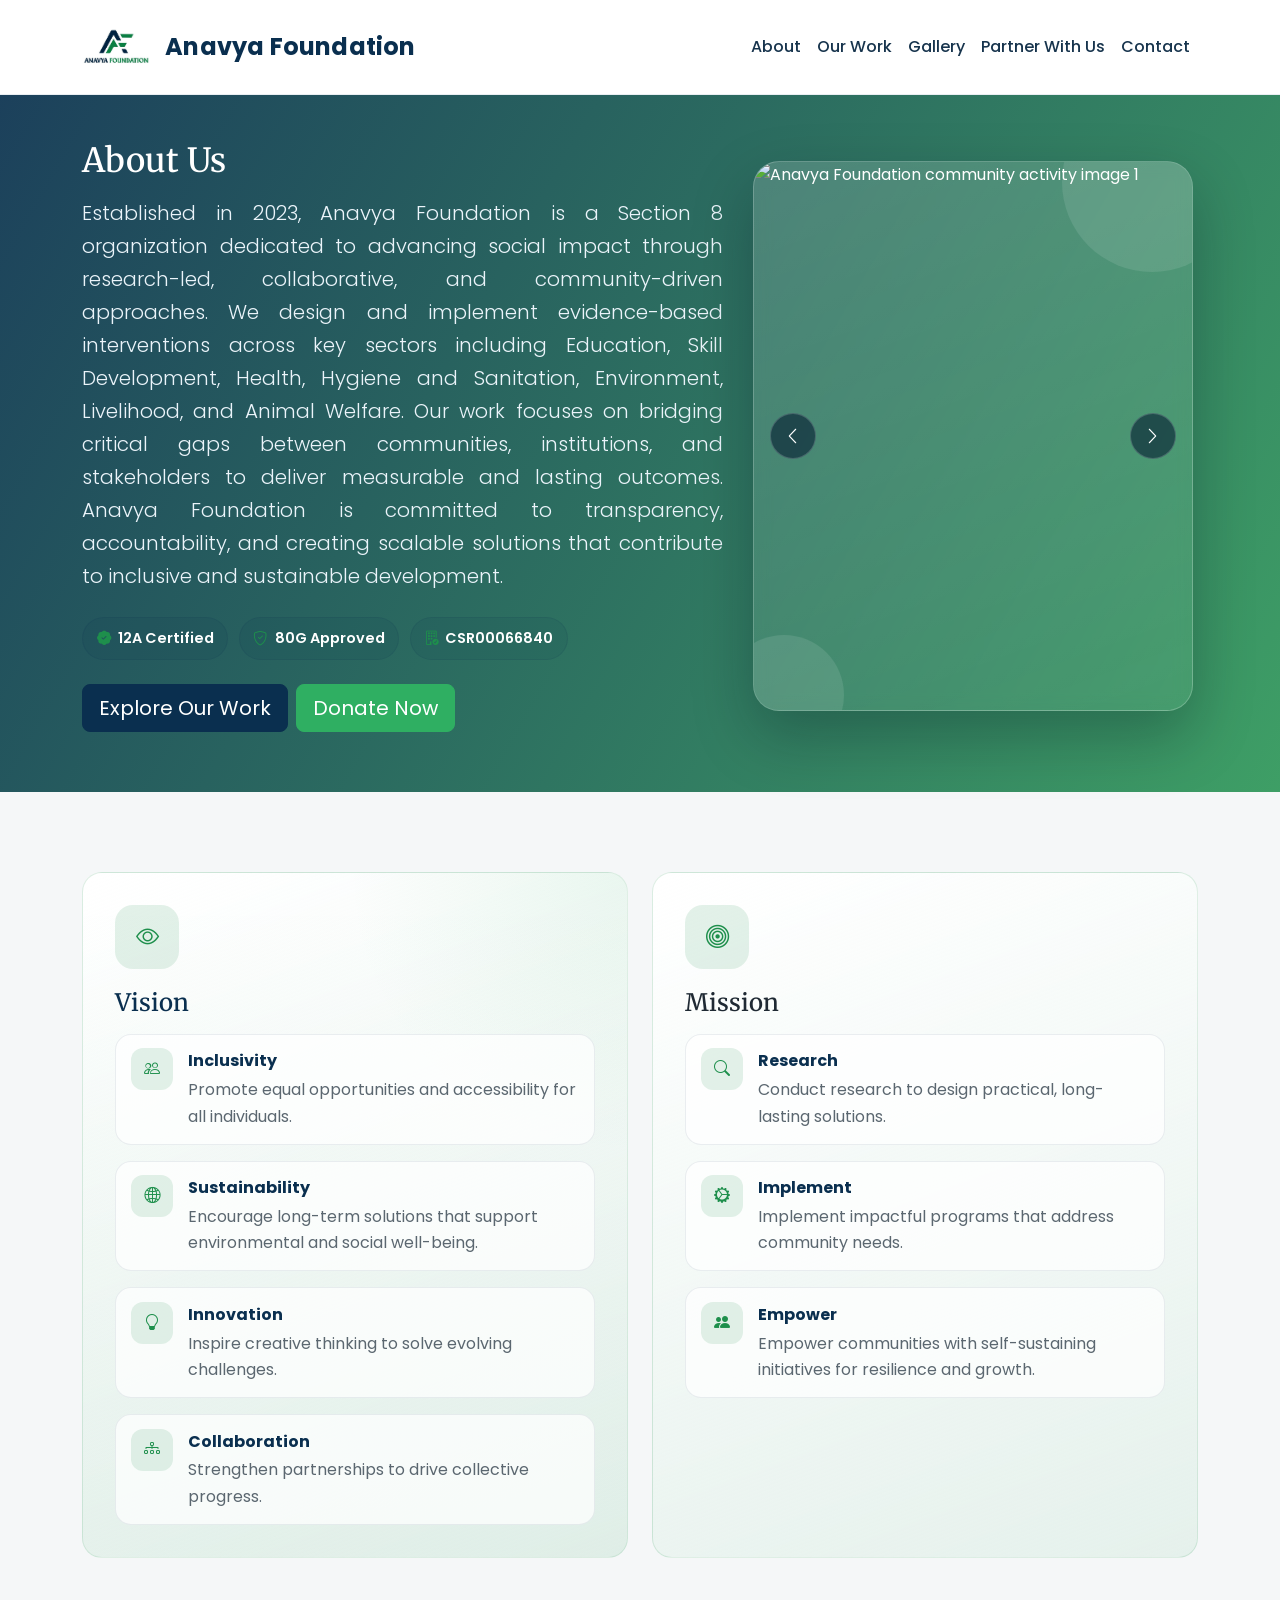
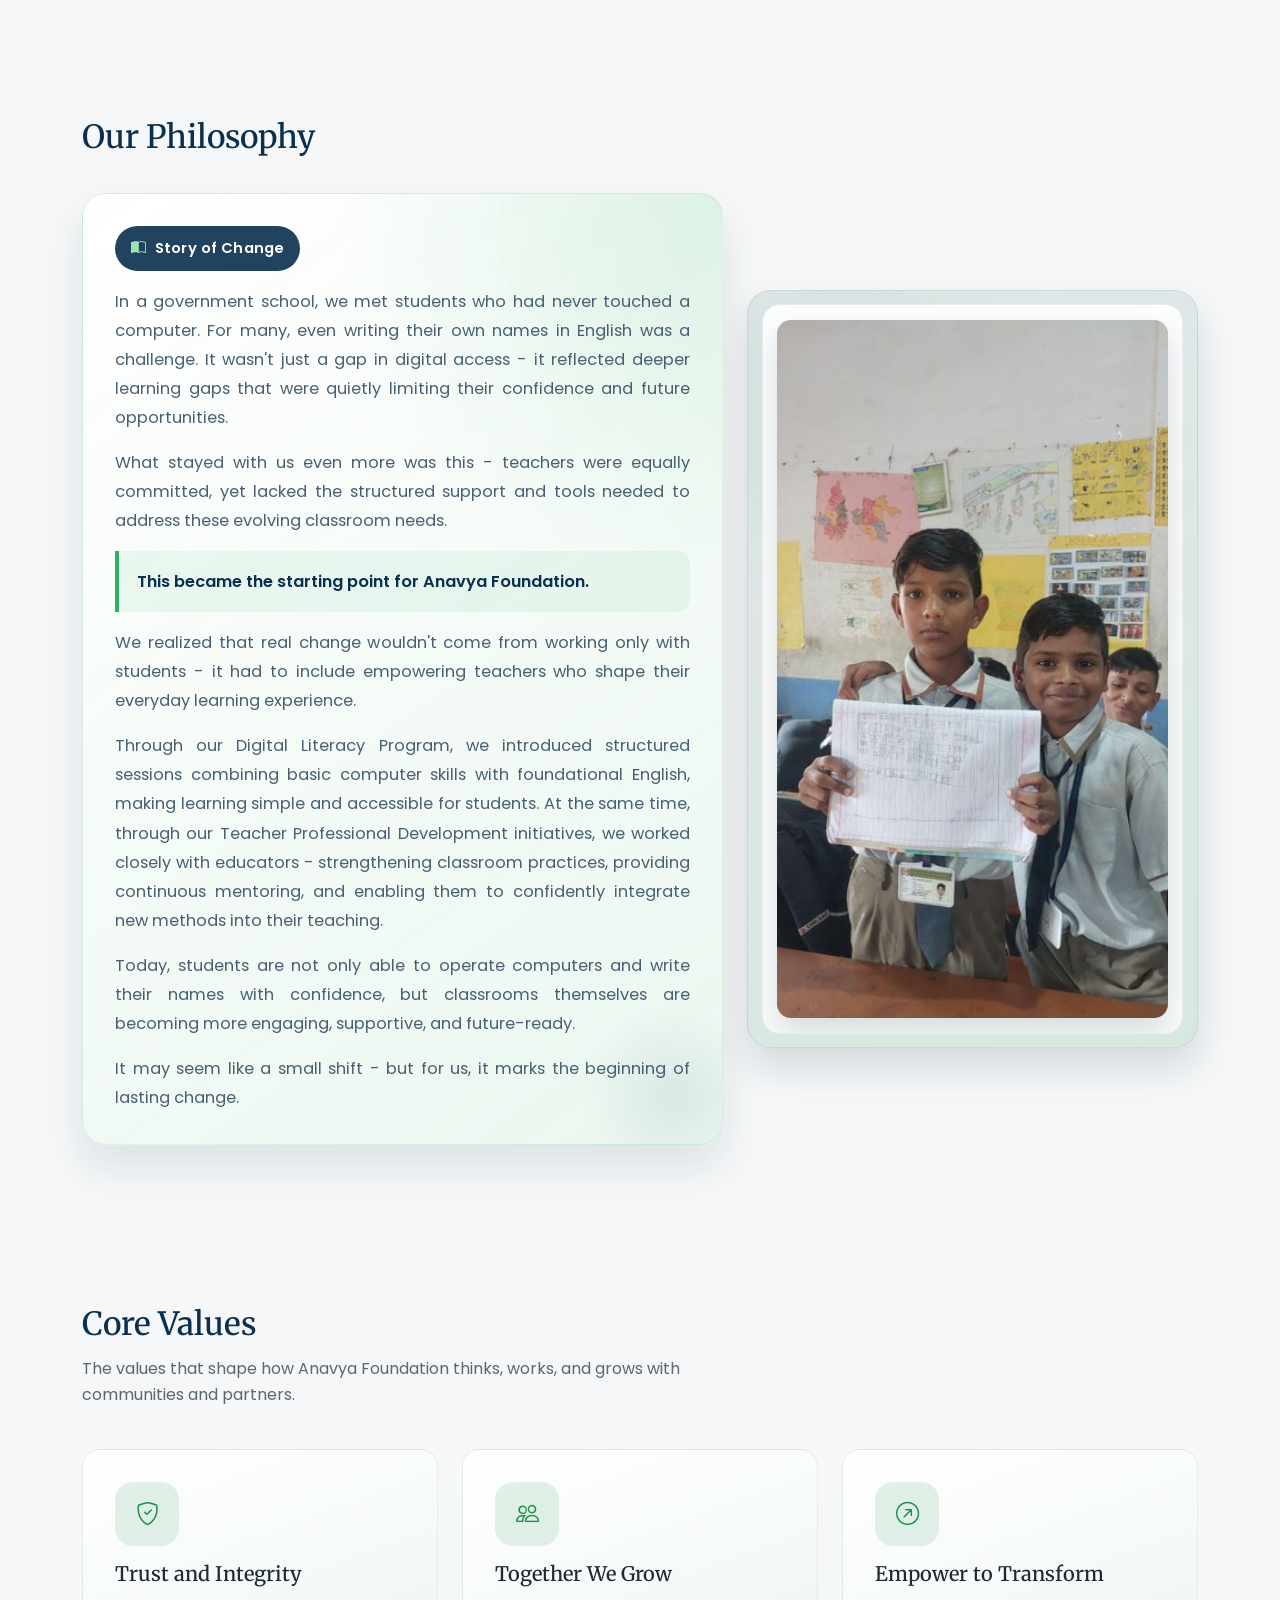
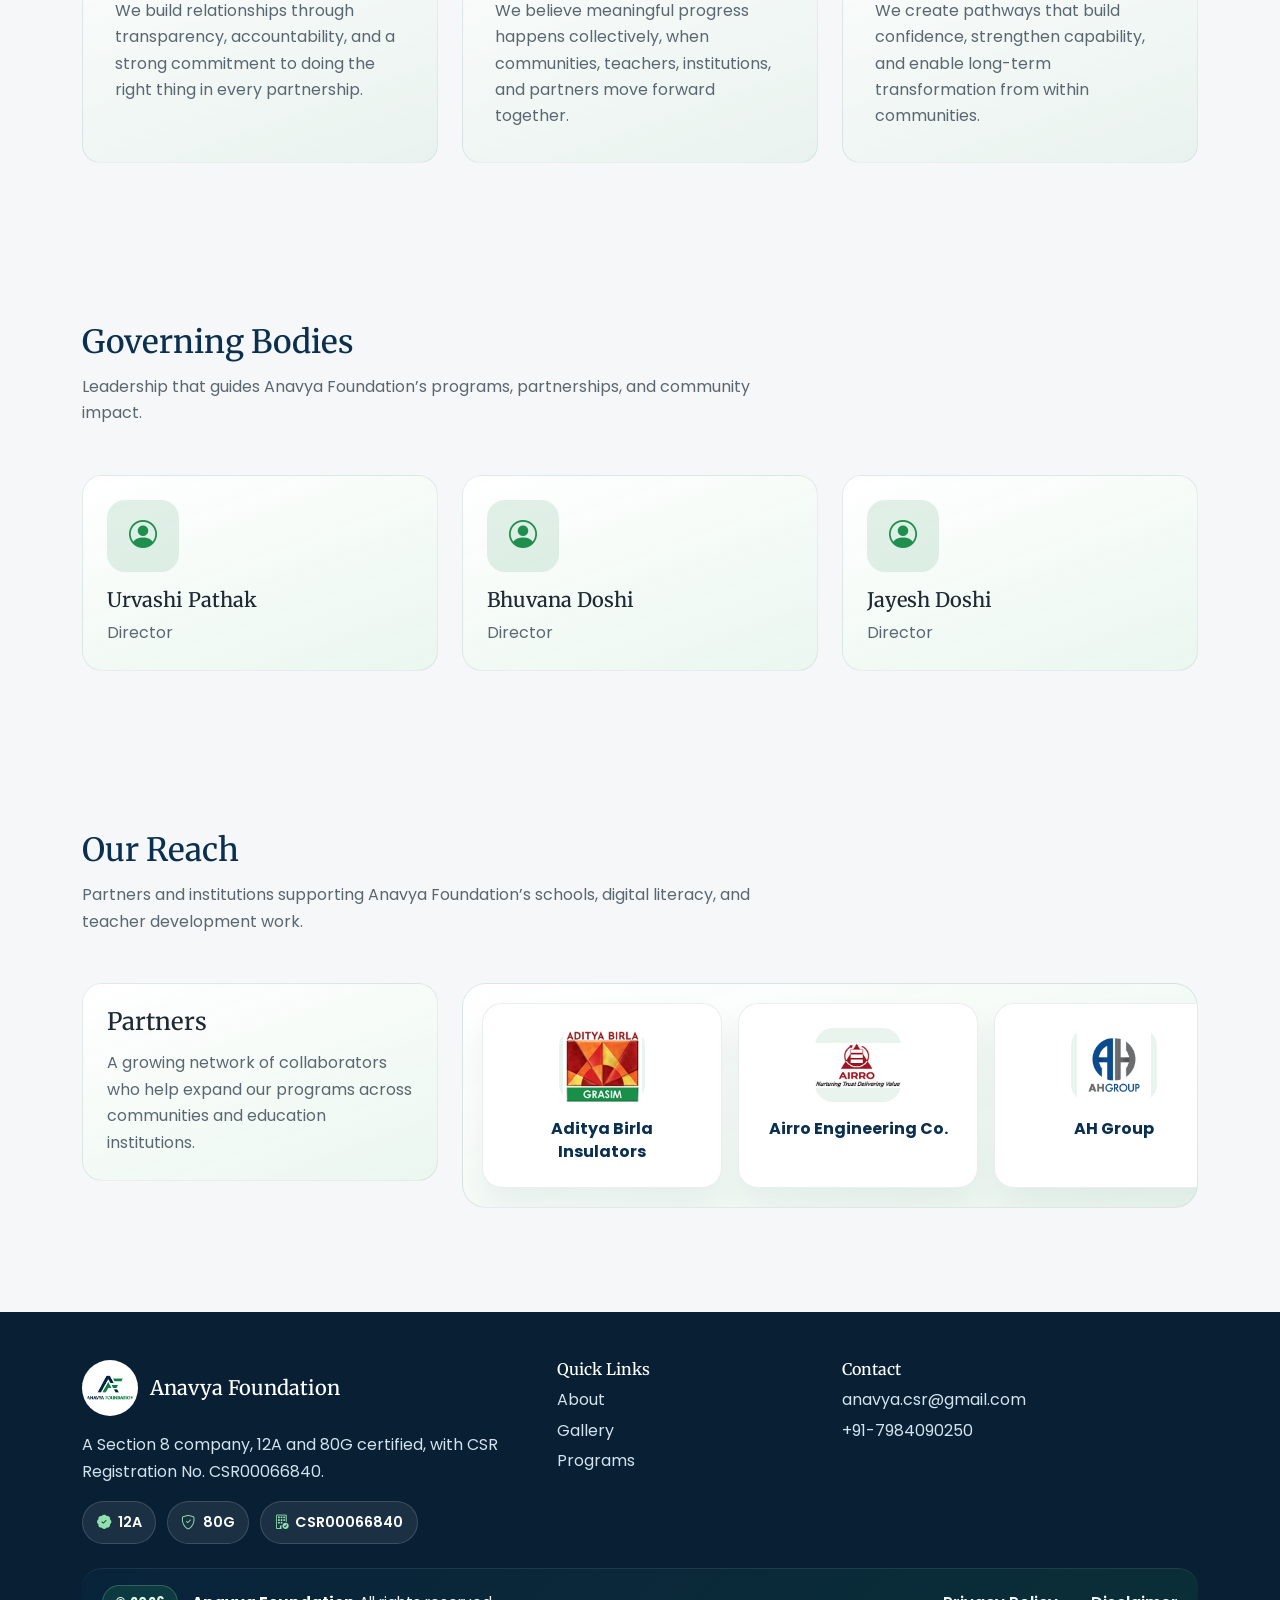
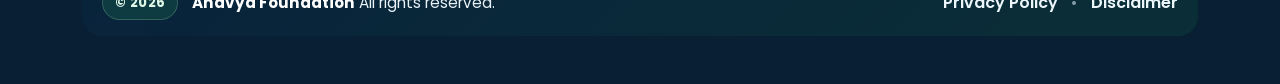
==== commit 34893964: "gallery updated" ====
--- a/index.html
+++ b/index.html
@@ -302,59 +302,59 @@
             <div class="partner-marquee">
               <div class="partner-marquee-track">
                 <article class="partner-card">
-                  <div class="partner-card-image"><i class="bi bi-building"></i></div>
+                  <div class="partner-card-image"><img src="assets/images/logo/adityabirla.png" alt="Aditya Birla Insulators logo"></div>
                   <p class="partner-card-label">Aditya Birla Insulators</p>
                 </article>
                 <article class="partner-card">
-                  <div class="partner-card-image"><i class="bi bi-building"></i></div>
+                  <div class="partner-card-image"><img src="assets/images/logo/airro.png" alt="Airro Engineering Co. logo"></div>
                   <p class="partner-card-label">Airro Engineering Co.</p>
                 </article>
                 <article class="partner-card">
-                  <div class="partner-card-image"><i class="bi bi-building"></i></div>
+                  <div class="partner-card-image"><img src="assets/images/logo/ahgroup.png" alt="AH Group logo"></div>
                   <p class="partner-card-label">AH Group</p>
                 </article>
                 <article class="partner-card">
-                  <div class="partner-card-image"><i class="bi bi-building"></i></div>
+                  <div class="partner-card-image"><img src="assets/images/logo/sevamandal.png" alt="Lok Sewa Mandal logo"></div>
                   <p class="partner-card-label">Lok Sewa Mandal</p>
                 </article>
                 <article class="partner-card">
-                  <div class="partner-card-image"><i class="bi bi-building"></i></div>
+                  <div class="partner-card-image"><img src="assets/images/logo/trust.png" alt="Mook Dhwani Trust logo"></div>
                   <p class="partner-card-label">Mook Dhwani Trust</p>
                 </article>
                 <article class="partner-card">
-                  <div class="partner-card-image"><i class="bi bi-building"></i></div>
+                  <div class="partner-card-image"><img src="assets/images/logo/iti.png" alt="Government ITI logo"></div>
                   <p class="partner-card-label">Government ITI</p>
                 </article>
                 <article class="partner-card">
-                  <div class="partner-card-image"><i class="bi bi-building"></i></div>
+                  <div class="partner-card-image"><img src="assets/images/logo/shreepushti.png" alt="Pushti Primary School logo"></div>
                   <p class="partner-card-label">Pushti Primary School</p>
                 </article>
                 <article class="partner-card">
-                  <div class="partner-card-image"><i class="bi bi-building"></i></div>
+                  <div class="partner-card-image"><img src="assets/images/logo/adityabirla.png" alt="Aditya Birla Insulators logo"></div>
                   <p class="partner-card-label">Aditya Birla Insulators</p>
                 </article>
                 <article class="partner-card">
-                  <div class="partner-card-image"><i class="bi bi-building"></i></div>
+                  <div class="partner-card-image"><img src="assets/images/logo/airro.png" alt="Airro Engineering Co. logo"></div>
                   <p class="partner-card-label">Airro Engineering Co.</p>
                 </article>
                 <article class="partner-card">
-                  <div class="partner-card-image"><i class="bi bi-building"></i></div>
+                  <div class="partner-card-image"><img src="assets/images/logo/ahgroup.png" alt="AH Group logo"></div>
                   <p class="partner-card-label">AH Group</p>
                 </article>
                 <article class="partner-card">
-                  <div class="partner-card-image"><i class="bi bi-building"></i></div>
+                  <div class="partner-card-image"><img src="assets/images/logo/sevamandal.png" alt="Lok Sewa Mandal logo"></div>
                   <p class="partner-card-label">Lok Sewa Mandal</p>
                 </article>
                 <article class="partner-card">
-                  <div class="partner-card-image"><i class="bi bi-building"></i></div>
+                  <div class="partner-card-image"><img src="assets/images/logo/trust.png" alt="Mook Dhwani Trust logo"></div>
                   <p class="partner-card-label">Mook Dhwani Trust</p>
                 </article>
                 <article class="partner-card">
-                  <div class="partner-card-image"><i class="bi bi-building"></i></div>
+                  <div class="partner-card-image"><img src="assets/images/logo/iti.png" alt="Government ITI logo"></div>
                   <p class="partner-card-label">Government ITI</p>
                 </article>
                 <article class="partner-card">
-                  <div class="partner-card-image"><i class="bi bi-building"></i></div>
+                  <div class="partner-card-image"><img src="assets/images/logo/shreepushti.png" alt="Pushti Primary School logo"></div>
                   <p class="partner-card-label">Pushti Primary School</p>
                 </article>
               </div>
--- a/assets/css/styles.css
+++ b/assets/css/styles.css
@@ -448,46 +448,33 @@
 .gallery-item {
   position: relative;
   overflow: hidden;
-  border-radius: 12px;
+  border: 1px solid rgba(10, 47, 79, 0.08);
+  border-radius: 22px;
+  background:
+    linear-gradient(#ffffff, #ffffff) padding-box,
+    linear-gradient(135deg, rgba(30, 143, 76, 0.42), rgba(10, 47, 79, 0.16)) border-box;
+  box-shadow: 0 16px 34px rgba(10, 47, 79, 0.08);
+  padding: 0.45rem;
+  transition: transform 0.32s ease, box-shadow 0.32s ease, border-color 0.32s ease;
 }
 
 .gallery-item img {
+  display: block;
   width: 100%;
   aspect-ratio: 4 / 5;
   object-fit: cover;
+  border-radius: 16px;
   transition: transform 0.35s ease;
 }
 
-.gallery-overlay {
-  position: absolute;
-  inset: 0;
-  background: linear-gradient(to top, rgba(10, 47, 79, 0.88), rgba(10, 47, 79, 0.1));
-  color: #fff;
-  display: flex;
-  align-items: end;
-  padding: 1rem;
-  opacity: 0;
-  transition: opacity 0.35s ease;
-}
-
-.gallery-caption strong {
-  display: block;
-  font-size: 1rem;
-}
-
-.gallery-caption small {
-  display: block;
-  margin-top: 0.2rem;
-  color: rgba(255, 255, 255, 0.82);
-  font-size: 0.78rem;
+.gallery-item:hover {
+  border-color: rgba(47, 175, 98, 0.45);
+  box-shadow: 0 26px 52px rgba(10, 47, 79, 0.18);
+  transform: translateY(-8px);
 }
 
 .gallery-item:hover img {
-  transform: scale(1.08);
-}
-
-.gallery-item:hover .gallery-overlay {
-  opacity: 1;
+  transform: scale(1.045);
 }
 
 footer {
@@ -838,7 +825,7 @@
 .philosophy-image-frame img {
   width: 100%;
   height: auto;
-  max-height: 560px;
+  /* max-height: 560px; */
   object-fit: contain;
   display: block;
   border-radius: 14px;
@@ -945,8 +932,8 @@
 }
 
 .partner-card-image {
-  width: 72px;
-  height: 72px;
+  width: 86px;
+  height: 74px;
   margin: 0 auto 1rem;
   display: inline-flex;
   align-items: center;
@@ -955,6 +942,13 @@
   background: rgba(30, 143, 76, 0.1);
   color: var(--secondary);
   font-size: 1.65rem;
+}
+
+.partner-card-image img {
+  max-width: 100%;
+  max-height: 100%;
+  object-fit: contain;
+  display: block;
 }
 
 .partner-card-label {
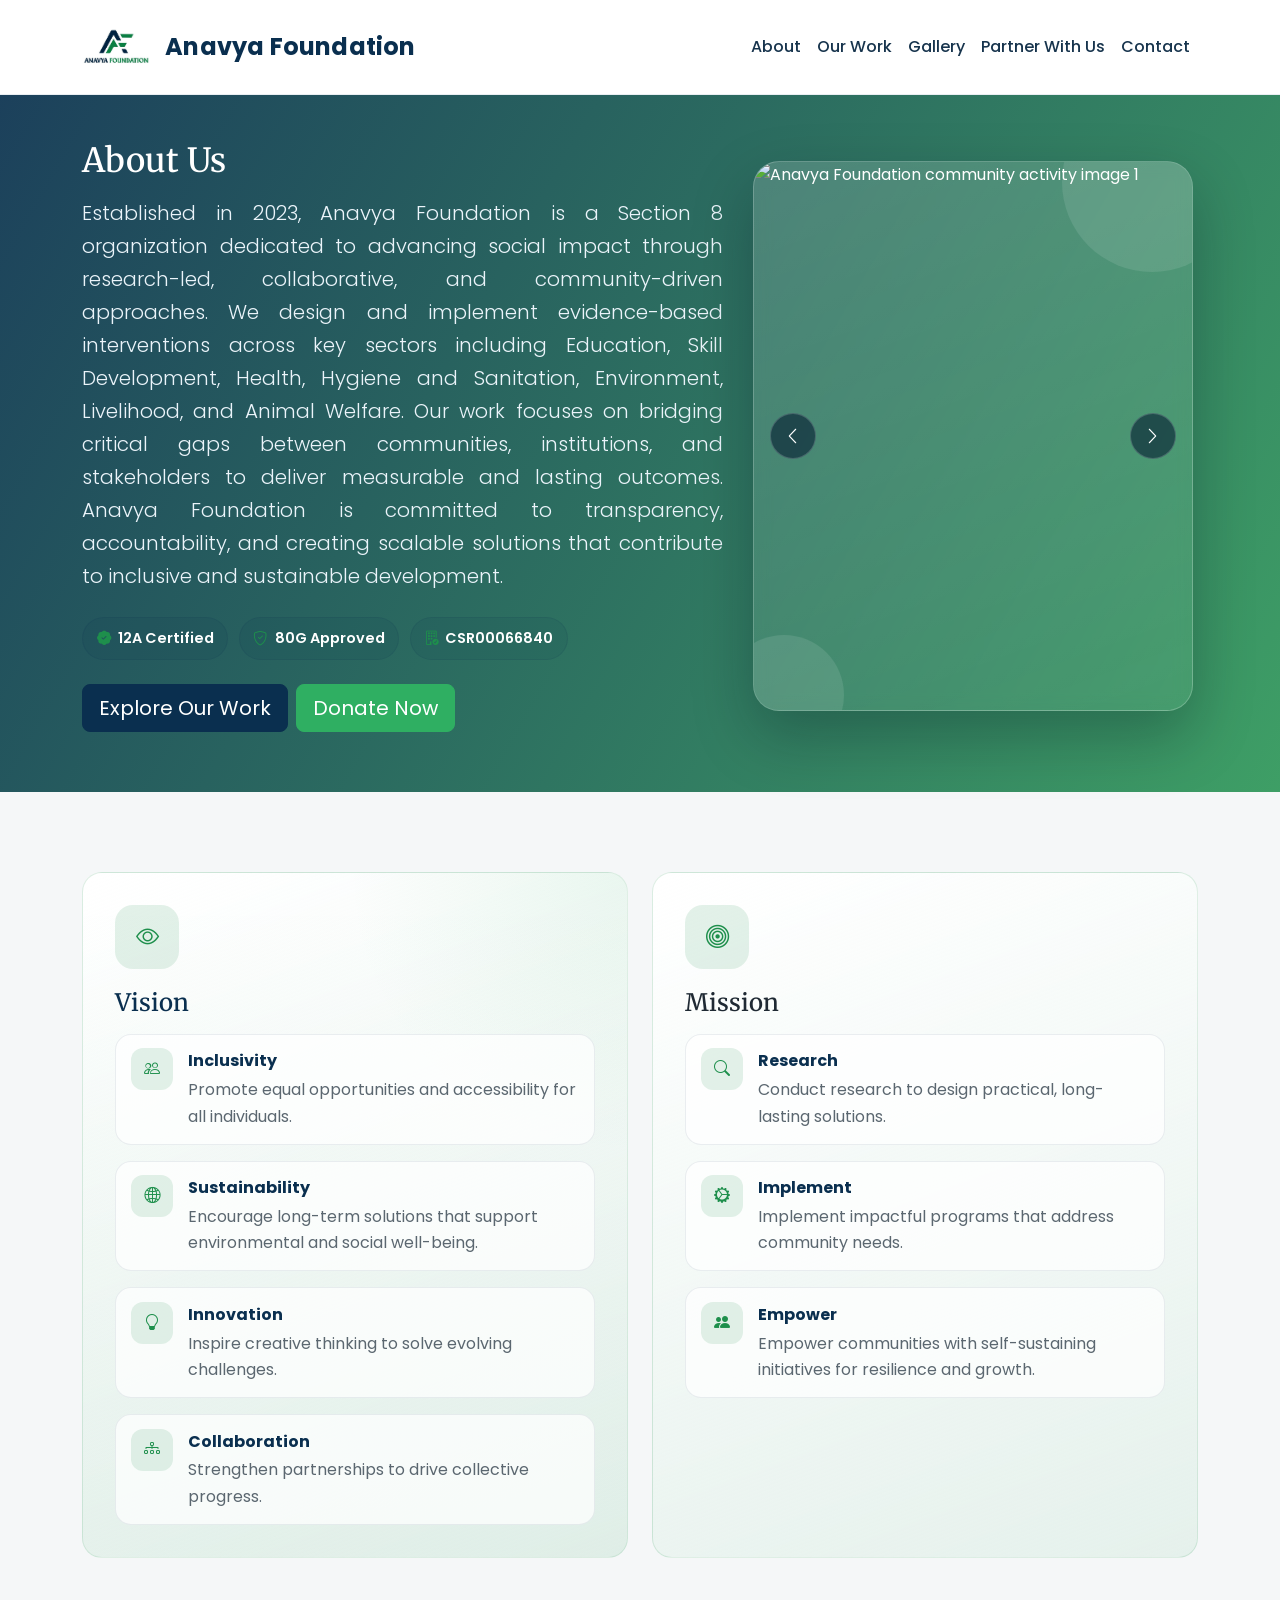
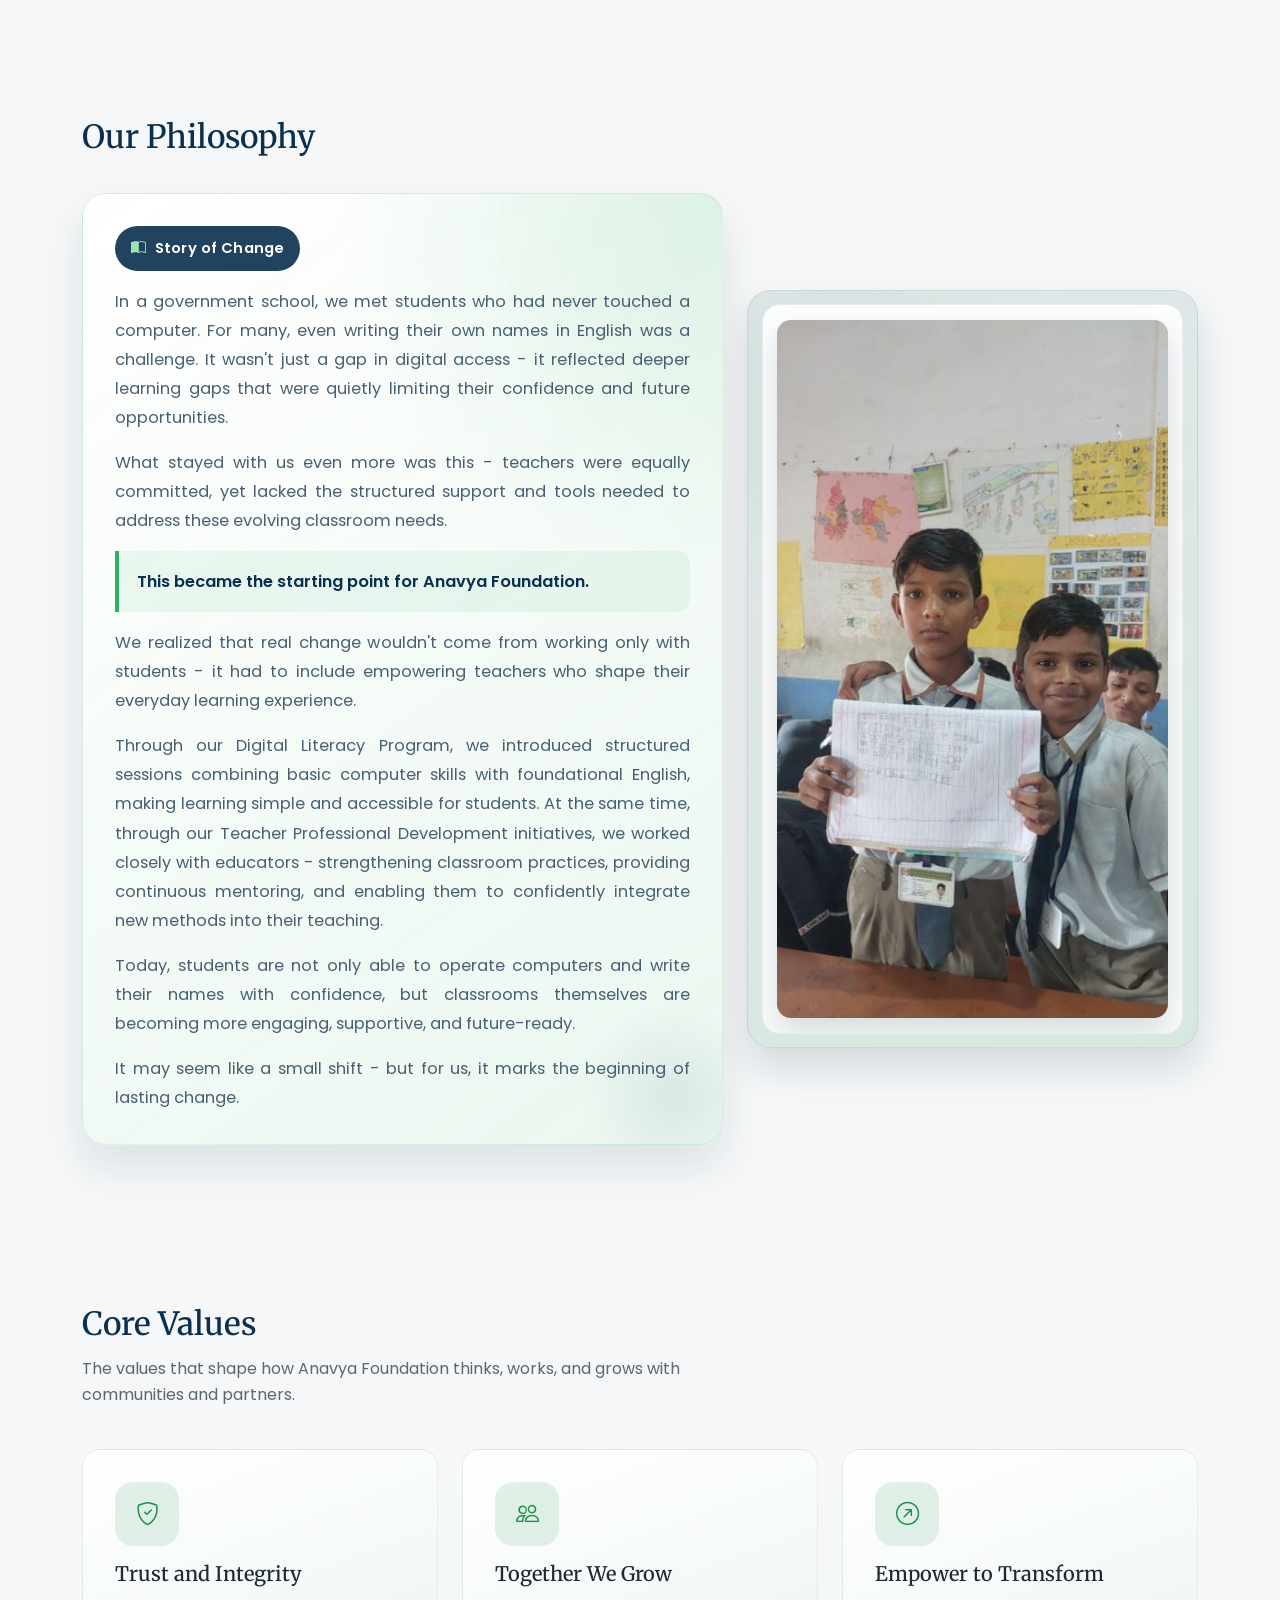
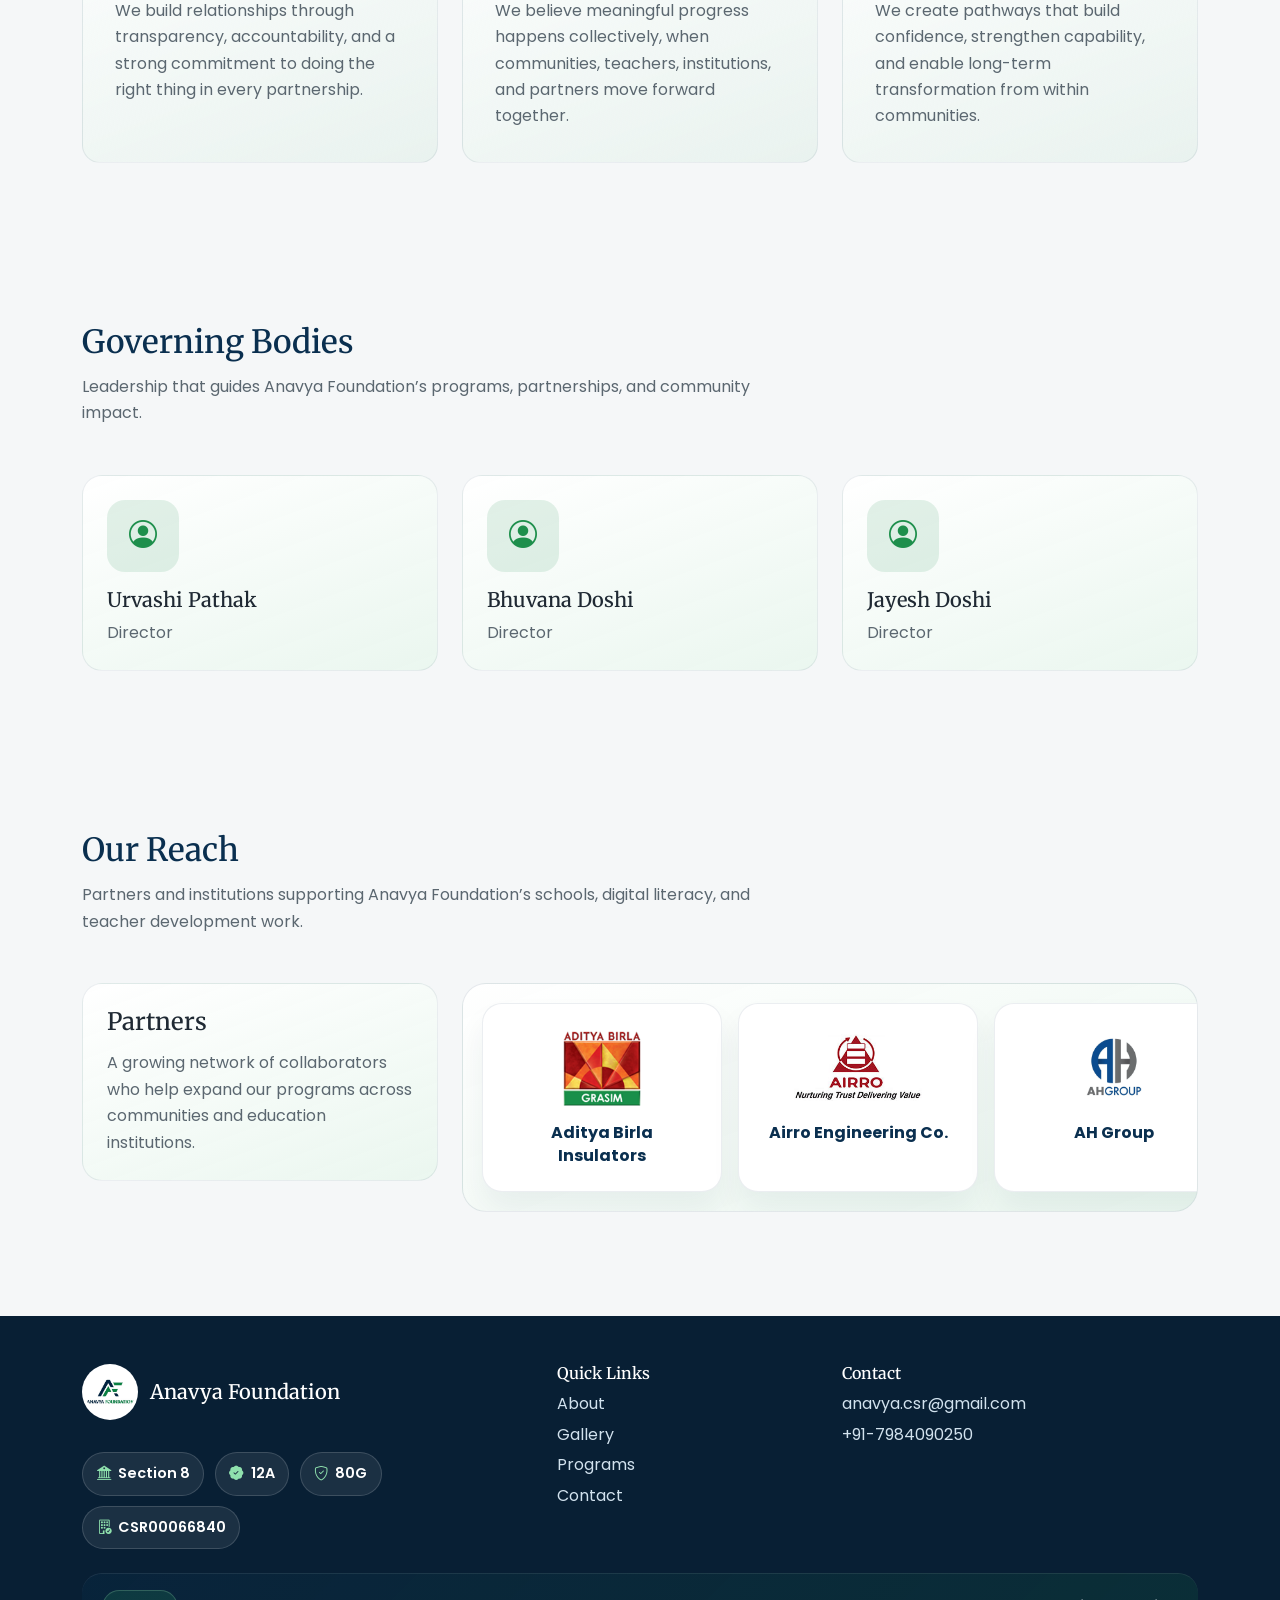
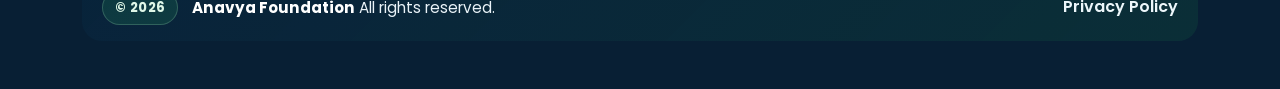
==== commit a9be6a7a: "final commit" ====
--- a/index.html
+++ b/index.html
@@ -1,4 +1,4 @@
-﻿<!doctype html>
+<!doctype html>
 <html lang="en">
 <head>
   <meta charset="utf-8">
@@ -471,8 +471,8 @@
             <img src="assets/images/logo.jpeg" alt="Anavya Foundation logo">
             <h2 class="h5 text-white mb-0">Anavya Foundation</h2>
           </div>
-          <p class="mb-0">A Section 8 company, 12A and 80G certified, with CSR Registration No. CSR00066840.</p>
           <div class="trust-badges footer-badges mt-3">
+            <span class="trust-badge"><i class="bi bi-bank2"></i>Section 8</span>
             <span class="trust-badge"><i class="bi bi-patch-check-fill"></i>12A</span>
             <span class="trust-badge"><i class="bi bi-shield-check"></i>80G</span>
             <span class="trust-badge"><i class="bi bi-building-check"></i>CSR00066840</span>
@@ -483,6 +483,7 @@
           <p class="mb-1"><a href="index.html#about">About</a></p>
           <p class="mb-1"><a href="gallery.html#gallery">Gallery</a></p>
           <p class="mb-1"><a href="our-work.html#programs">Programs</a></p>
+          <p class="mb-1"><a href="contact.html#contact">Contact</a></p>
         </div>
         <div class="col-lg-4">
           <h3 class="h6 text-white">Contact</h3>
@@ -492,13 +493,11 @@
       </div>
       <div class="footer-bottom mt-4">
         <div class="footer-copyright">
-          <span class="footer-year-badge">© 2026</span>
+          <span class="footer-year-badge">&copy; 2026</span>
           <span><strong>Anavya Foundation</strong> All rights reserved.</span>
         </div>
         <div class="footer-meta-links">
           <a href="privacy-policy.html">Privacy Policy</a>
-          <span class="footer-link-separator" aria-hidden="true">•</span>
-          <a href="disclaimer.html">Disclaimer</a>
         </div>
       </div>
     </div>
--- a/assets/css/styles.css
+++ b/assets/css/styles.css
@@ -303,6 +303,18 @@
 .section-subtitle {
   max-width: 700px;
   color: var(--muted);
+}
+
+.csr-intro-block {
+  width: 100%;
+  max-width: 100%;
+  margin-top: 1rem;
+  padding: 1.2rem 1.35rem;
+  border: 1px solid rgba(30, 143, 76, 0.18);
+  border-left: 5px solid var(--secondary);
+  border-radius: 18px;
+  background: linear-gradient(135deg, #ffffff, rgba(233, 246, 238, 0.75));
+  box-shadow: 0 16px 34px rgba(10, 47, 79, 0.08);
 }
 
 .trust-badges {
@@ -932,16 +944,13 @@
 }
 
 .partner-card-image {
-  width: 86px;
-  height: 74px;
+  width: 128px;
+  height: 78px;
   margin: 0 auto 1rem;
   display: inline-flex;
   align-items: center;
   justify-content: center;
-  border-radius: 18px;
-  background: rgba(30, 143, 76, 0.1);
-  color: var(--secondary);
-  font-size: 1.65rem;
+  background: transparent;
 }
 
 .partner-card-image img {
@@ -1169,6 +1178,27 @@
 }
 
 @media (max-width: 767.98px) {
+  #about.hero {
+    min-height: auto;
+    padding: 7.25rem 0 3.75rem;
+    align-items: flex-start;
+  }
+
+  #about .hero-copy {
+    padding-top: 0.35rem;
+  }
+
+  #about .hero-copy .lead {
+    font-size: 1rem;
+    line-height: 1.72;
+    margin-bottom: 1.75rem !important;
+  }
+
+  .text-justify-interword {
+    text-align: left;
+    text-justify: auto;
+  }
+
   .philosophy-card {
     padding: 1.5rem;
   }
@@ -1214,3 +1244,332 @@
     flex-wrap: wrap;
   }
 }
+
+@media (max-width: 991.98px) {
+  body {
+    overflow-x: hidden;
+  }
+
+  .navbar .container {
+    padding-inline: 1rem;
+  }
+
+  .navbar-collapse {
+    margin-top: 0.75rem;
+    padding: 0.85rem 0 0.35rem;
+    border-top: 1px solid #e9eef2;
+  }
+
+  .navbar-nav {
+    align-items: center;
+    gap: 0.2rem;
+  }
+
+  .nav-link {
+    width: 100%;
+    text-align: center;
+    padding: 0.58rem 1rem;
+    border-radius: 999px;
+  }
+
+  .hero {
+    min-height: auto !important;
+    padding: 7.5rem 0 4.5rem;
+    text-align: center;
+  }
+
+  .hero .row {
+    justify-content: center;
+  }
+
+  .hero-copy,
+  .thematic-heading {
+    margin-inline: auto;
+  }
+
+  .hero-visual-wrap {
+    justify-content: center;
+    margin-top: 1.75rem;
+  }
+
+  .hero-copy .d-flex {
+    justify-content: center;
+  }
+
+  .section-padding {
+    padding: 4rem 0;
+  }
+
+  .section-title,
+  .section-subtitle,
+  .thematic-heading,
+  .reach-info-card,
+  .core-value-card,
+  .governing-card {
+    text-align: center;
+  }
+
+  .section-subtitle {
+    margin-inline: auto;
+  }
+
+  .trust-badges {
+    justify-content: center;
+  }
+
+  .feature-card,
+  .program-card,
+  .stat-card,
+  .contact-card,
+  .info-card,
+  .partnership-card,
+  .thematic-card,
+  .about-panel {
+    text-align: center;
+  }
+
+  .icon-wrap,
+  .about-panel-icon,
+  .core-value-icon,
+  .person-icon,
+  .thematic-icon {
+    margin-left: auto;
+    margin-right: auto;
+  }
+
+  .vision-point,
+  .mission-point {
+    text-align: left;
+  }
+
+  .info-card ul,
+  .partnership-card ul,
+  .thematic-card ul,
+  .contact-card form,
+  .contact-form-wrap {
+    text-align: left;
+  }
+
+  .partner-inquiry-card .section-title,
+  .partner-inquiry-card .text-muted-custom {
+    text-align: center;
+  }
+
+  .partner-inquiry-card .thematic-kicker {
+    margin-inline: auto;
+  }
+
+  footer .row > [class*="col-"] {
+    text-align: center;
+  }
+
+  .footer-brand,
+  .footer-badges,
+  .footer-bottom,
+  .footer-copyright,
+  .footer-meta-links {
+    justify-content: center;
+  }
+
+  .footer-bottom {
+    text-align: center;
+  }
+}
+
+@media (max-width: 767.98px) {
+  .container {
+    padding-inline: 1.1rem;
+  }
+
+  .brand-logo {
+    width: 54px;
+    height: 54px;
+  }
+
+  .navbar-brand {
+    gap: 0.65rem;
+    max-width: calc(100% - 58px);
+  }
+
+  .brand-text {
+    font-size: 1.16rem;
+  }
+
+  .navbar-toggler {
+    padding: 0.35rem 0.55rem;
+  }
+
+  .hero,
+  #about.hero {
+    padding: 7rem 0 3.75rem;
+  }
+
+  .hero h1 {
+    font-size: clamp(1.75rem, 8vw, 2.35rem);
+  }
+
+  .hero .lead {
+    font-size: 1rem;
+    line-height: 1.68;
+  }
+
+  #about .hero-copy .lead,
+  .text-justify-interword,
+  .philosophy-story {
+    text-align: left;
+    text-justify: auto;
+  }
+
+  .hero-media-card {
+    width: min(100%, 360px);
+    margin-inline: auto;
+    border-radius: 22px;
+  }
+
+  .hero-carousel .carousel-inner {
+    border-radius: 18px;
+  }
+
+  .hero-carousel .carousel-control-prev,
+  .hero-carousel .carousel-control-next {
+    width: 38px;
+    height: 38px;
+  }
+
+  .hero-carousel .carousel-control-prev {
+    left: 0.65rem;
+  }
+
+  .hero-carousel .carousel-control-next {
+    right: 0.65rem;
+  }
+
+  .section-padding {
+    padding: 3.35rem 0;
+  }
+
+  .section-title {
+    margin-bottom: 0.65rem;
+  }
+
+  .section-subtitle {
+    font-size: 0.98rem;
+  }
+
+  .btn-lg,
+  .hero .btn,
+  .contact-card form .btn,
+  .partner-inquiry-card form .btn {
+    width: 100%;
+  }
+
+  .feature-card.p-4,
+  .program-card.p-4,
+  .stat-card.p-4,
+  .contact-card.p-4,
+  .info-card.p-4,
+  .partnership-card.p-4,
+  .partner-inquiry-card.p-4,
+  .about-panel {
+    padding: 1.35rem !important;
+  }
+
+  .stat-value {
+    font-size: 1.65rem;
+  }
+
+  .gallery-item {
+    padding: 0.34rem;
+    border-radius: 18px;
+  }
+
+  .gallery-item img {
+    border-radius: 13px;
+  }
+
+  .partner-card {
+    flex-basis: 210px;
+    min-width: 210px;
+    padding: 1.2rem;
+  }
+
+  .partner-card-image {
+    width: 112px;
+    height: 70px;
+  }
+
+  .partner-marquee {
+    padding: 0.9rem;
+  }
+
+  .vision-point,
+  .mission-point {
+    flex-direction: column;
+    align-items: center;
+    text-align: center;
+  }
+
+  .thematic-card h3,
+  .thematic-card .thematic-icon {
+    text-align: center;
+  }
+
+  .thematic-card ul,
+  .partnership-card ul,
+  .info-card ul {
+    text-align: left;
+  }
+
+  .scanner-card img {
+    max-width: min(100%, 240px) !important;
+  }
+
+  .contact-details-list,
+  .donation-details-card,
+  footer {
+    overflow-wrap: anywhere;
+  }
+
+  .footer-brand {
+    flex-direction: column;
+    gap: 0.5rem;
+  }
+
+  .footer-bottom {
+    flex-direction: column;
+  }
+
+  .footer-copyright {
+    flex-direction: column;
+    gap: 0.55rem;
+  }
+}
+
+@media (max-width: 420px) {
+  .container {
+    padding-inline: 0.9rem;
+  }
+
+  .brand-logo {
+    width: 46px;
+    height: 46px;
+  }
+
+  .brand-text {
+    font-size: 1rem;
+  }
+
+  .hero,
+  #about.hero {
+    padding-top: 6.6rem;
+  }
+
+  .trust-badge {
+    font-size: 0.82rem;
+    padding: 0.48rem 0.68rem;
+  }
+
+  .hero-media-card {
+    width: 100%;
+  }
+}
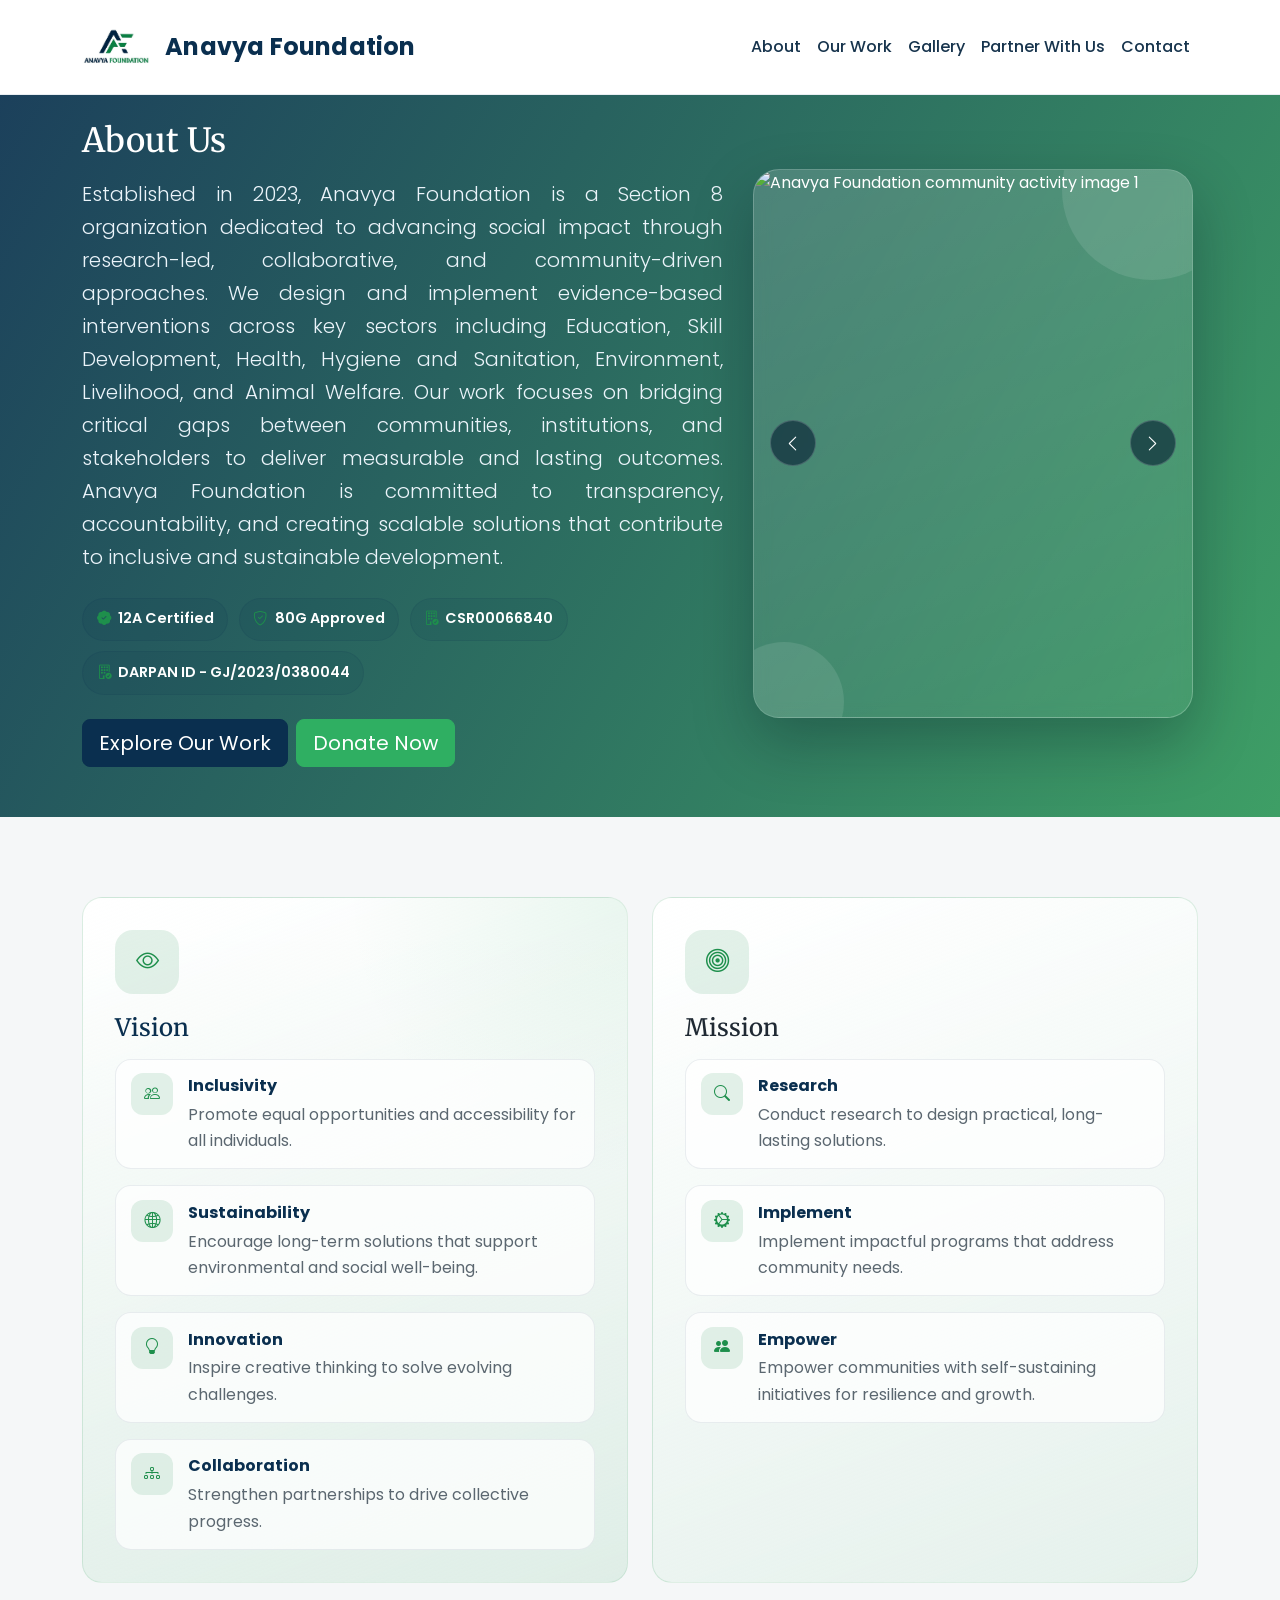
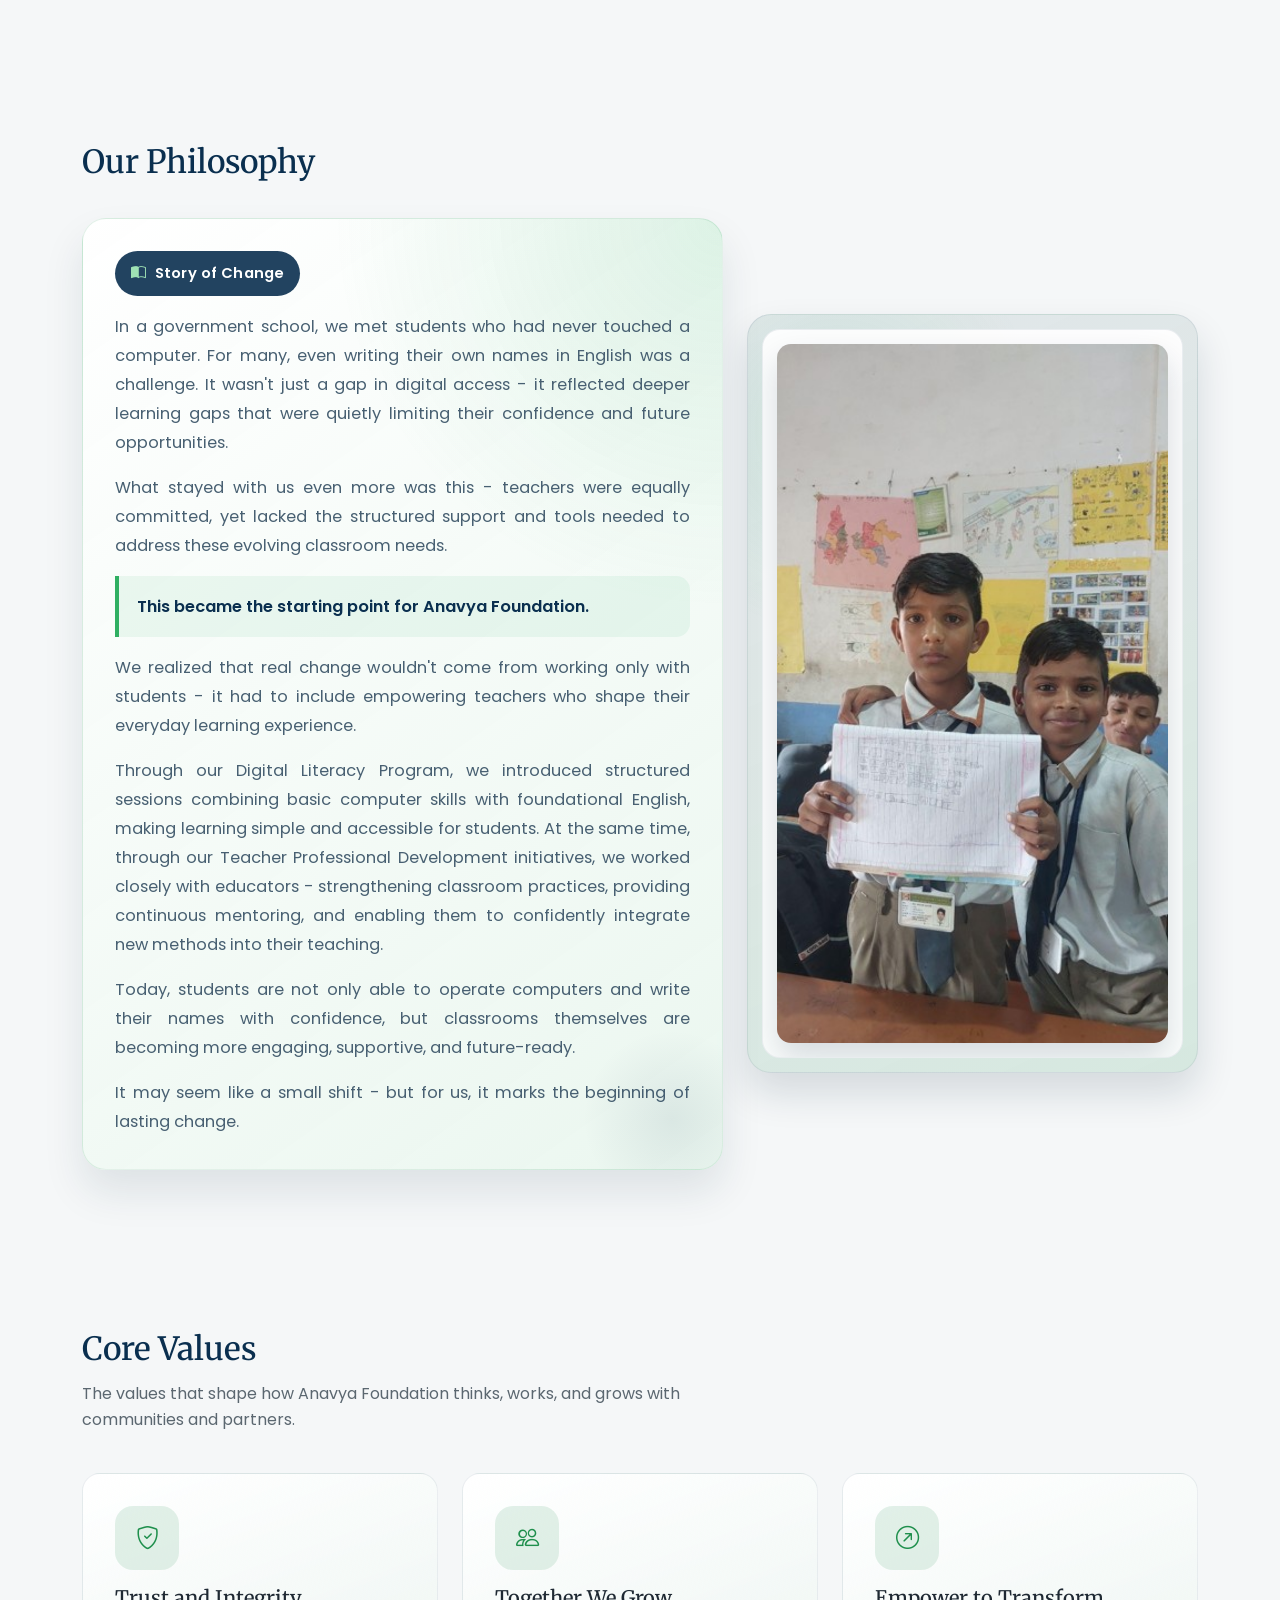
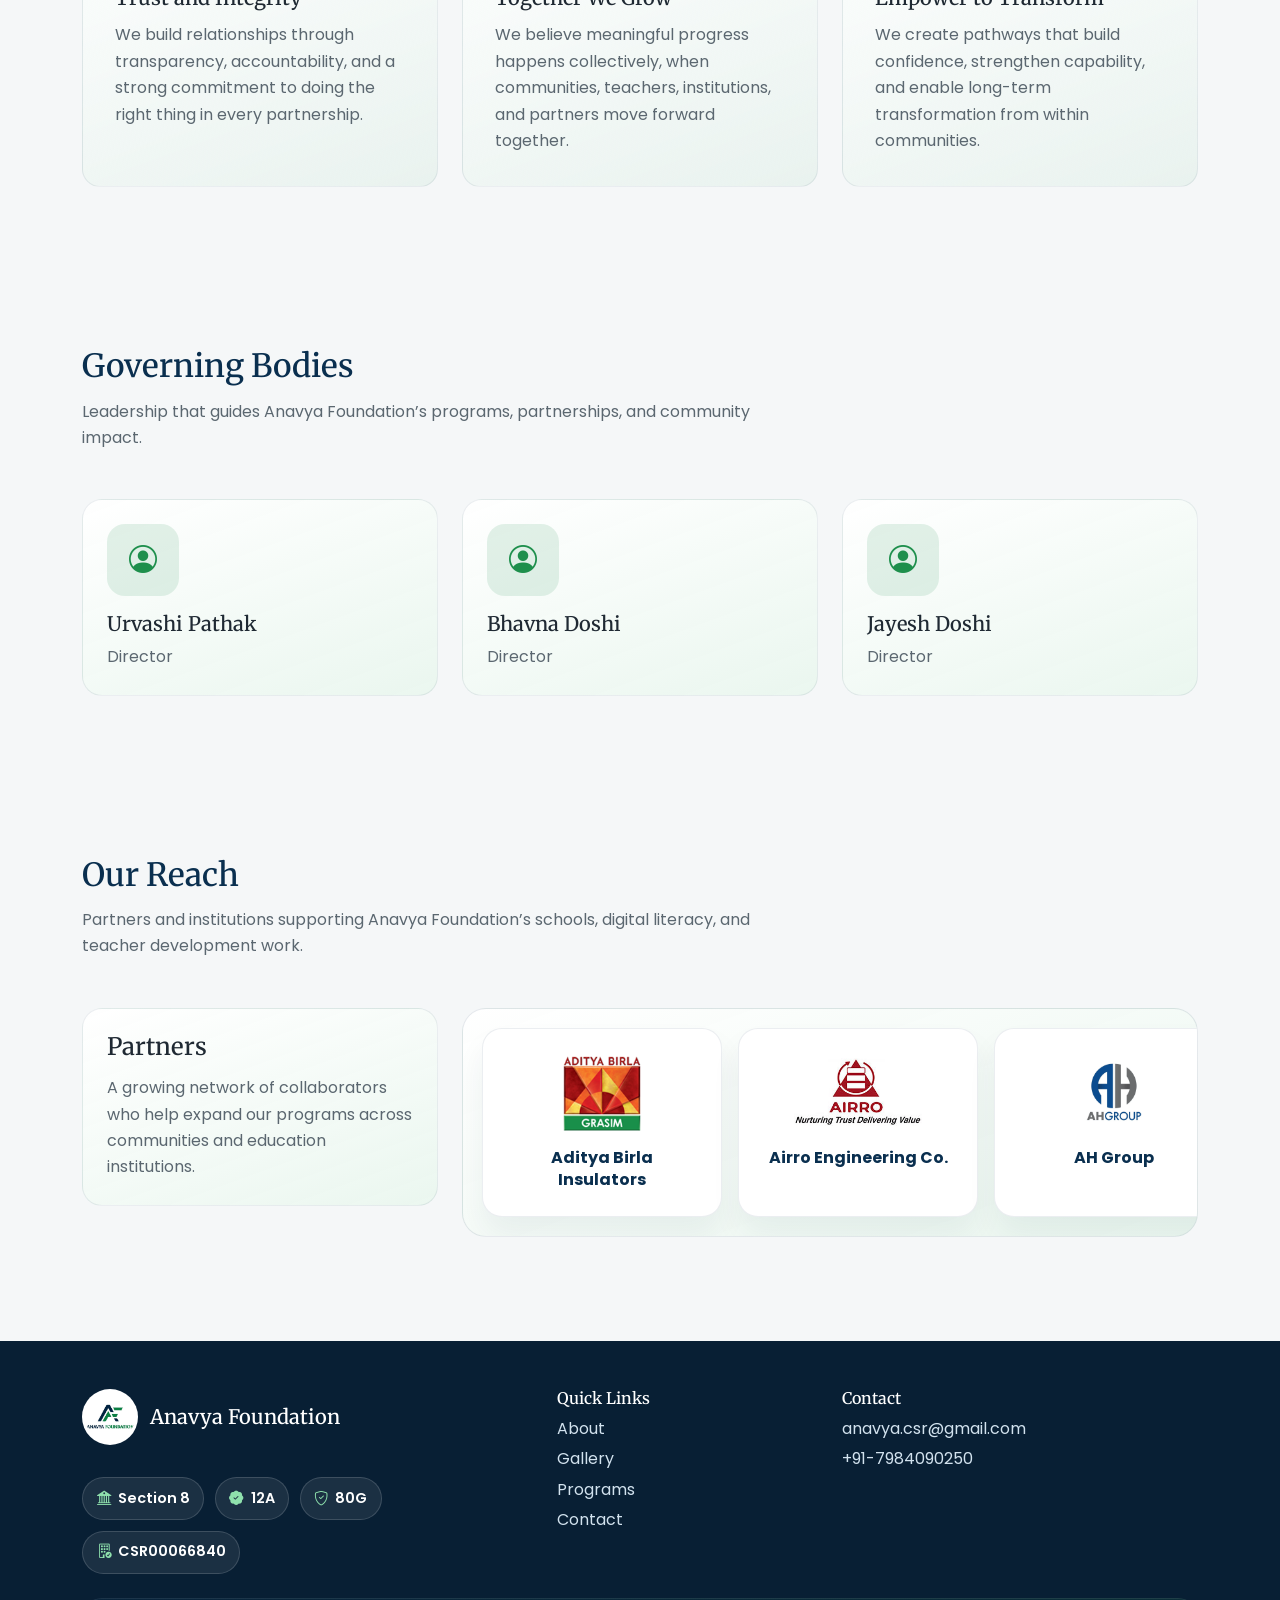
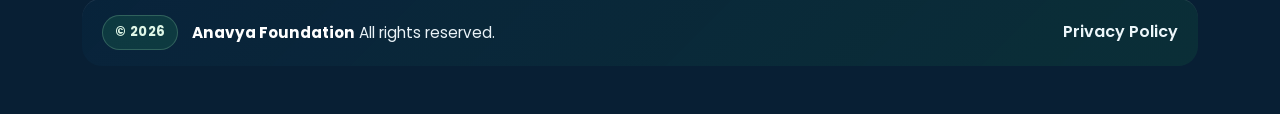
==== commit 68d86609: "modifications in gallery, marquee, and index.html files to update image paths and add new images to " ====
--- a/index.html
+++ b/index.html
@@ -1,4 +1,4 @@
-<!doctype html>
+﻿<!doctype html>
 <html lang="en">
 <head>
   <meta charset="utf-8">
@@ -48,6 +48,7 @@
               <span class="trust-badge"><i class="bi bi-patch-check-fill"></i>12A Certified</span>
               <span class="trust-badge"><i class="bi bi-shield-check"></i>80G Approved</span>
               <span class="trust-badge"><i class="bi bi-building-check"></i>CSR00066840</span>
+              <span class="trust-badge"><i class="bi bi-building-check"></i>DARPAN ID - GJ/2023/0380044</span>
             </div>
             <div class="d-flex flex-wrap gap-2">
               <a class="btn btn-primary-custom btn-lg" href="our-work.html#programs">Explore Our Work</a>
@@ -82,7 +83,7 @@
                       </div> -->
                     </div>
                     <div class="carousel-item">
-                      <img src="assets/images/marqueehero/4.jpeg" alt="Anavya Foundation community activity image 4">
+                      <img src="assets/images/marqueehero/4.png" alt="Anavya Foundation POSH training session">
                       <!-- <div class="hero-carousel-caption">
                         <strong>Skill Development</strong>
                         <span>Creating pathways to resilience and growth</span>
@@ -270,7 +271,7 @@
           <div class="col-md-6 col-xl-4">
             <article class="feature-card p-4 h-100 governing-card">
               <span class="person-icon"><i class="bi bi-person-circle"></i></span>
-              <h3 class="h5">Bhuvana Doshi</h3>
+              <h3 class="h5">Bhavna Doshi</h3>
               <p class="mb-0 text-muted-custom">Director</p>
             </article>
           </div>
--- a/assets/css/styles.css
+++ b/assets/css/styles.css
@@ -99,7 +99,22 @@
     radial-gradient(circle at 10% 20%, rgba(255, 255, 255, 0.12), transparent 40%),
     radial-gradient(circle at 80% 80%, rgba(255, 255, 255, 0.09), transparent 45%);
   color: #ffffff;
-  padding-top: 80px;
+  padding-top: 120px;
+  padding-bottom: 50px;
+}
+
+@media (max-width: 1199.98px) {
+  .hero {
+    padding-top: 140px;
+    padding-bottom: 50px;
+  }
+}
+
+@media (max-width: 767.98px) {
+  .hero {
+    padding-top: 160px;
+    padding-bottom: 50px;
+  }
 }
 
 .hero h1 {
@@ -436,6 +451,134 @@
 
 .program-card:hover .icon-wrap {
   transform: translateY(-1px) scale(1.04);
+}
+
+.impact-story-card {
+  background:
+    radial-gradient(circle at top right, rgba(47, 175, 98, 0.12), transparent 36%),
+    linear-gradient(145deg, #ffffff, rgba(245, 247, 248, 0.96));
+}
+
+.impact-story-list {
+  display: grid;
+  gap: 0.95rem;
+}
+
+.impact-story-item {
+  display: flex;
+  gap: 0.9rem;
+  align-items: flex-start;
+  padding: 1rem;
+  border-radius: 16px;
+  border: 1px solid rgba(10, 47, 79, 0.08);
+  background: rgba(255, 255, 255, 0.76);
+  transition: transform 0.28s ease, box-shadow 0.28s ease, border-color 0.28s ease;
+}
+
+.impact-story-item:hover {
+  transform: translateX(6px);
+  border-color: rgba(47, 175, 98, 0.28);
+  box-shadow: 0 14px 28px rgba(10, 47, 79, 0.1);
+}
+
+.impact-story-icon {
+  width: 44px;
+  height: 44px;
+  flex: 0 0 44px;
+  display: inline-flex;
+  align-items: center;
+  justify-content: center;
+  border-radius: 14px;
+  background: rgba(30, 143, 76, 0.12);
+  color: var(--secondary);
+  font-size: 1.05rem;
+}
+
+.impact-story-item p {
+  margin: 0;
+  color: var(--muted);
+  line-height: 1.62;
+}
+
+.impact-story-item strong {
+  color: var(--primary);
+  font-weight: 800;
+}
+
+.impact-stats-panel {
+  padding: 1.5rem;
+  border: 1px solid rgba(10, 47, 79, 0.08);
+  border-radius: 18px;
+  background:
+    radial-gradient(circle at top left, rgba(47, 175, 98, 0.12), transparent 32%),
+    linear-gradient(145deg, #ffffff, rgba(233, 246, 238, 0.82));
+  box-shadow: 0 18px 34px rgba(16, 45, 66, 0.08);
+}
+
+.impact-stats-header {
+  margin-bottom: 1rem;
+  text-align: center;
+}
+
+.impact-stats-kicker {
+  display: inline-flex;
+  align-items: center;
+  justify-content: center;
+  margin-bottom: 0.65rem;
+  padding: 0.42rem 0.82rem;
+  border-radius: 999px;
+  background: rgba(30, 143, 76, 0.1);
+  border: 1px solid rgba(30, 143, 76, 0.18);
+  color: var(--secondary);
+  font-size: 0.78rem;
+  font-weight: 700;
+  letter-spacing: 0.08em;
+  text-transform: uppercase;
+}
+
+.impact-stat-grid {
+  align-items: stretch;
+}
+
+.impact-stat-card {
+  position: relative;
+  overflow: hidden;
+  border-radius: 18px;
+  background:
+    linear-gradient(#ffffff, #ffffff) padding-box,
+    linear-gradient(135deg, rgba(30, 143, 76, 0.22), rgba(10, 47, 79, 0.1)) border-box;
+  box-shadow: 0 14px 28px rgba(10, 47, 79, 0.08);
+}
+
+.impact-stat-card::after {
+  content: "";
+  position: absolute;
+  inset: auto -34px -44px auto;
+  width: 110px;
+  height: 110px;
+  border-radius: 50%;
+  background: rgba(47, 175, 98, 0.08);
+  pointer-events: none;
+}
+
+.impact-stat-icon {
+  width: 42px;
+  height: 42px;
+  margin: 0 auto 0.8rem;
+  display: inline-flex;
+  align-items: center;
+  justify-content: center;
+  border-radius: 14px;
+  background: rgba(30, 143, 76, 0.12);
+  color: var(--secondary);
+  font-size: 1.05rem;
+}
+
+.impact-stat-card .stat-value,
+.impact-stat-card p,
+.impact-stat-icon {
+  position: relative;
+  z-index: 1;
 }
 
 .icon-wrap {
@@ -1520,6 +1663,16 @@
     text-align: left;
   }
 
+  .impact-story-item {
+    flex-direction: column;
+    align-items: center;
+    text-align: center;
+  }
+
+  .impact-story-item:hover {
+    transform: translateY(-4px);
+  }
+
   .scanner-card img {
     max-width: min(100%, 240px) !important;
   }
